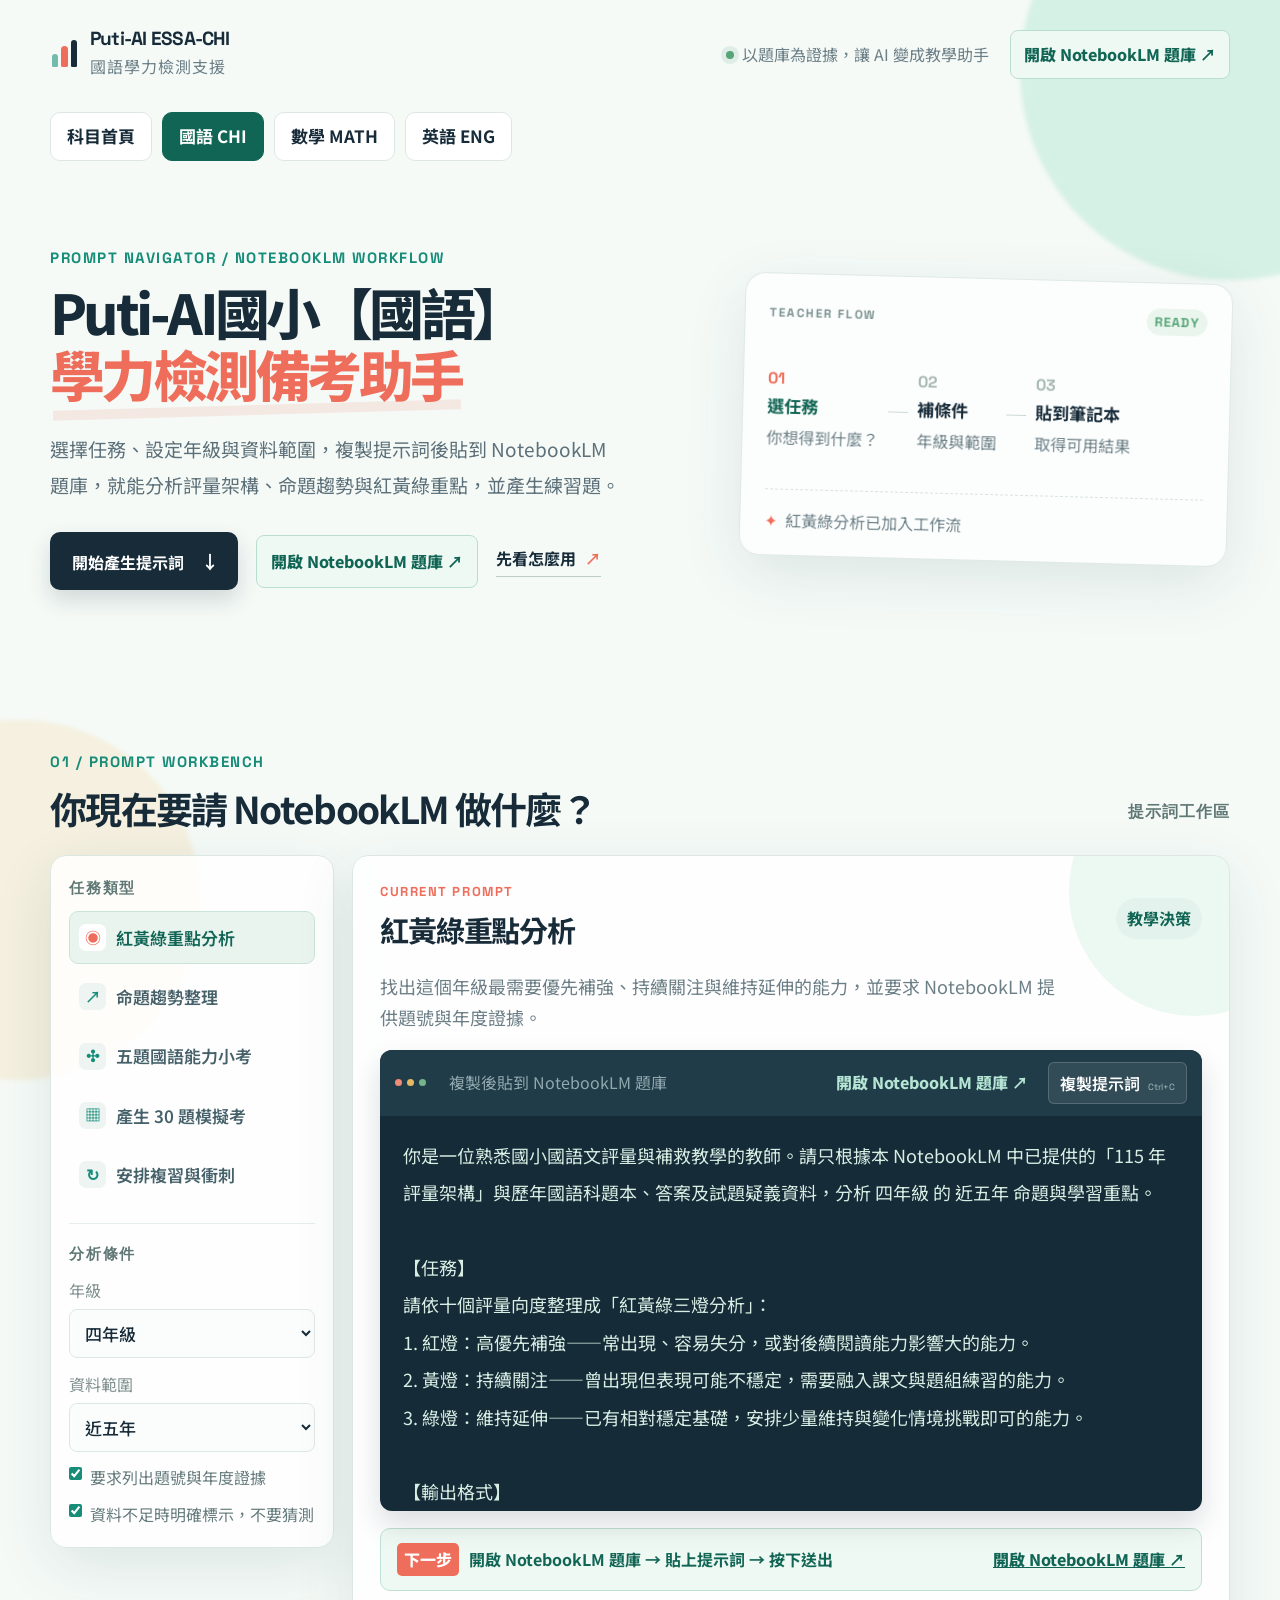
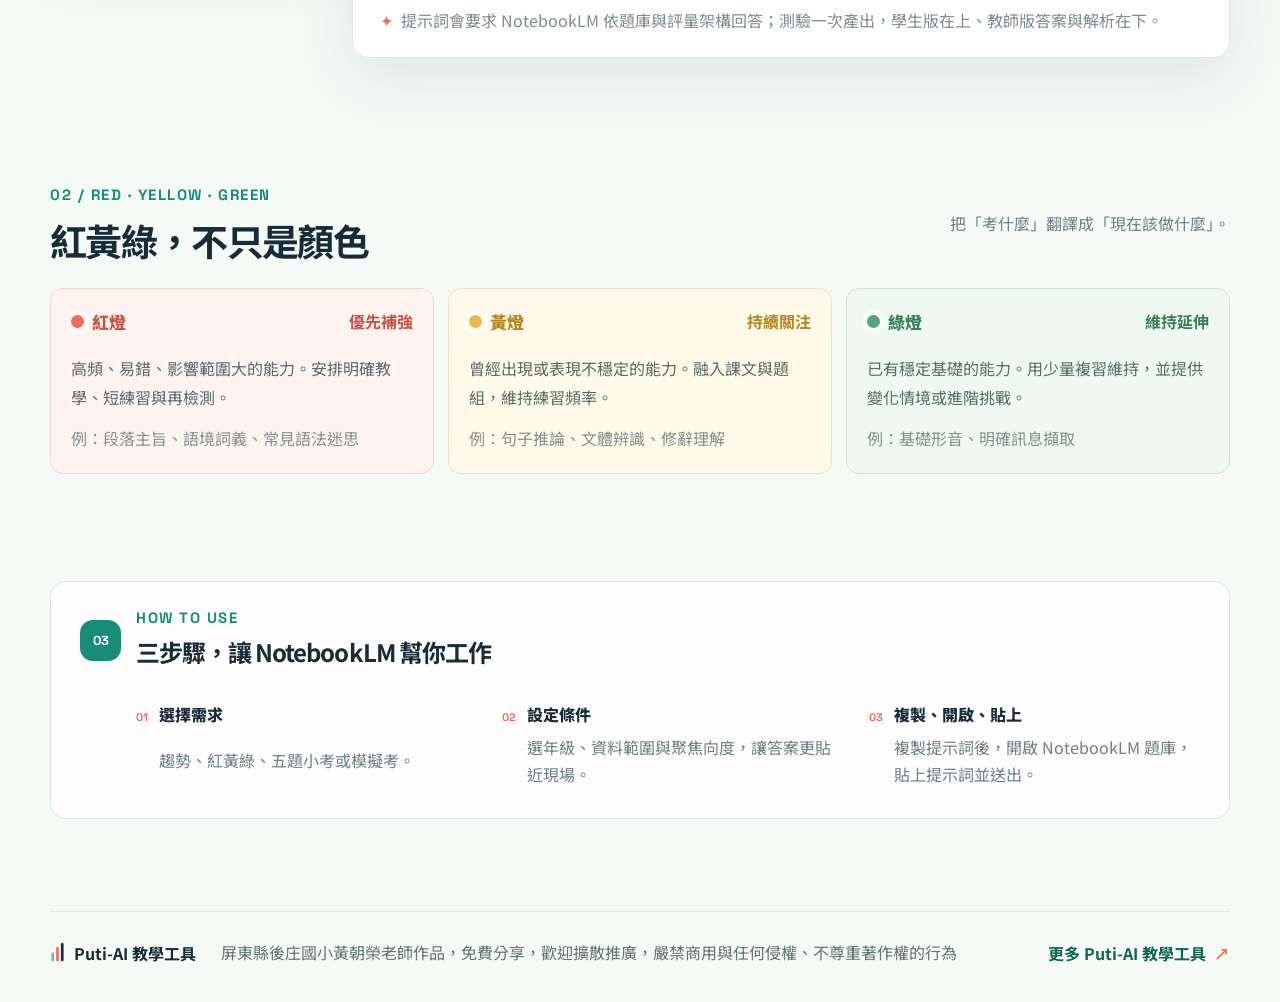
==== CHI/index.html @ e5778e65 "Refine ESSA subject assistants and teacher workflow" ====
<!doctype html>
<html lang="zh-Hant">
  <head>
    <meta charset="UTF-8" />
    <meta name="viewport" content="width=device-width, initial-scale=1.0" />
    <meta name="description" content="Puti-AI 國語學力檢測提示詞助手：讓老師快速複製分析、命題、模擬考與補救教學提示詞。" />
    <title>Puti-AI ESSA-CHI｜國小國語學力檢測備考助手</title>
    <link rel="preconnect" href="https://fonts.googleapis.com" />
    <link rel="preconnect" href="https://fonts.gstatic.com" crossorigin />
    <link href="https://fonts.googleapis.com/css2?family=Noto+Sans+TC:wght@400;500;600;700;800&family=Space+Grotesk:wght@500;600;700&display=swap" rel="stylesheet" />
    <link rel="stylesheet" href="../assets/styles.css?v=20261020-central-2" />
  </head>
  <body data-subject="CHI">
    <div class="ambient ambient-one"></div>
    <div class="ambient ambient-two"></div>

    <header class="site-header shell">
      <a class="brand" href="../" aria-label="Puti-AI ESSA 科目首頁">
        <span class="brand-mark"><span></span><span></span><span></span></span>
        <span>
          <strong>Puti-AI ESSA-CHI</strong>
          <small>國語學力檢測支援</small>
        </span>
      </a>
      <div class="header-actions"><div class="header-note"><span class="pulse-dot"></span>以題庫為證據，讓 AI 變成教學助手</div><a class="notebook-link header-notebook-link" href="https://notebook.google.com/notebook/789f4f66-c0e9-45cc-bc9b-2d2b134ce6b9" target="_blank" rel="noopener">開啟 NotebookLM 題庫 ↗</a></div>
    </header>
    <nav class="subject-nav shell" aria-label="學力檢測科目">
      <a href="../">科目首頁</a>
      <a href="../CHI/" aria-current="page">國語 CHI</a>
      <a href="../MATH/">數學 MATH</a>
      <a href="../ENG/">英語 ENG</a>
    </nav>

    <main id="top" class="shell">
      <section class="hero">
        <div class="hero-copy">
          <p class="eyebrow">PROMPT NAVIGATOR / NOTEBOOKLM WORKFLOW</p>
          <h1><span class="hero-title-dark">Puti-AI國小【國語】</span><br /><em>學力檢測備考助手</em></h1>
          <p class="hero-text">選擇任務、設定年級與資料範圍，複製提示詞後貼到 NotebookLM 題庫，就能分析評量架構、命題趨勢與紅黃綠重點，並產生練習題。</p>
          <div class="hero-actions">
            <a class="primary-button" href="#workbench">開始產生提示詞 <span>↓</span></a>
            <a class="notebook-link hero-notebook-link" href="https://notebook.google.com/notebook/789f4f66-c0e9-45cc-bc9b-2d2b134ce6b9" target="_blank" rel="noopener">開啟 NotebookLM 題庫 ↗</a>
            <a class="text-link" href="#how">先看怎麼用 <span>↗</span></a>
          </div>
        </div>
        <div class="hero-card" aria-label="三階段工作流程">
          <div class="hero-card-top"><span>TEACHER FLOW</span><span class="tiny-status">READY</span></div>
          <div class="flow-line">
            <div class="flow-step active"><span>01</span><strong>選任務</strong><small>你想得到什麼？</small></div>
            <i></i>
            <div class="flow-step"><span>02</span><strong>補條件</strong><small>年級與範圍</small></div>
            <i></i>
            <div class="flow-step"><span>03</span><strong>貼到筆記本</strong><small>取得可用結果</small></div>
          </div>
          <div class="hero-card-footer"><span class="mini-icon">✦</span><span>紅黃綠分析已加入工作流</span></div>
        </div>
      </section>

      <section id="workbench" class="workbench-section">
        <div class="section-heading">
          <div>
            <p class="eyebrow">01 / PROMPT WORKBENCH</p>
            <h2>你現在要請 NotebookLM 做什麼？</h2>
          </div>
          <span class="step-counter">提示詞工作區</span>
        </div>

        <div class="workbench-grid">
          <aside class="control-panel">
            <div class="panel-label">任務類型</div>
            <div id="taskList" class="task-list" role="group" aria-label="任務類型"></div>

            <div class="panel-divider"></div>
            <div class="panel-label">分析條件</div>
            <label class="field-label" for="grade">年級</label>
            <select id="grade" class="select-control">
              <option value="三年級">三年級</option>
              <option value="四年級" selected>四年級</option>
              <option value="五年級">五年級</option>
              <option value="六年級">六年級</option>
              <option value="三至六年級">三至六年級（縱向比較）</option>
            </select>

            <label class="field-label" for="years">資料範圍</label>
            <select id="years" class="select-control">
              <option value="近三年">近三年</option>
              <option value="近五年" selected>近五年</option>
              <option value="全部歷年資料">全部歷年資料</option>
            </select>

            <div class="check-row">
              <input id="evidence" type="checkbox" checked />
              <label for="evidence">要求列出題號與年度證據</label>
            </div>
            <div class="check-row">
              <input id="unknown" type="checkbox" checked />
              <label for="unknown">資料不足時明確標示，不要猜測</label>
            </div>
          </aside>

          <section class="prompt-panel">
            <div id="focusDimensionField" class="focus-dimension-field" hidden>
              <div class="focus-dimension-head"><span>五題小考必填設定</span><b>只聚焦一項能力</b></div>
              <label class="field-label" for="focusDimension">本次聚焦能力向度</label>
              <select id="focusDimension" class="select-control" required>
                <option value="" selected disabled>請選擇一項能力向度</option>
                <option value="形音知識">形音知識</option>
                <option value="字詞知識">字詞知識</option>
                <option value="語法知識">語法知識</option>
                <option value="修辭知識">修辭知識</option>
                <option value="章法知識">章法知識</option>
                <option value="文體知識">文體知識</option>
                <option value="字詞理解">字詞理解</option>
                <option value="句子理解">句子理解</option>
                <option value="段落理解">段落理解</option>
                <option value="篇章理解">篇章理解</option>
              </select>
              <small class="field-help">五題小考必須先選擇一項能力向度，才能複製提示詞；紅黃綠分析只作為選擇建議。</small>
            </div>
            <div class="prompt-panel-head">
              <div>
                <span class="result-kicker">CURRENT PROMPT</span>
                <h3 id="promptTitle">紅黃綠重點分析</h3>
              </div>
              <span id="categoryBadge" class="category-badge">教學決策</span>
            </div>
            <p id="promptDescription" class="prompt-description"></p>
            <div class="prompt-box-wrap">
              <div class="prompt-toolbar"><span><i></i><i></i><i></i></span><small>複製後貼到 NotebookLM 題庫</small><a class="notebook-toolbar-link" href="https://notebook.google.com/notebook/789f4f66-c0e9-45cc-bc9b-2d2b134ce6b9" target="_blank" rel="noopener">開啟 NotebookLM 題庫 ↗</a><button id="copyButton" class="copy-button" type="button">複製提示詞 <span>Ctrl+C</span></button></div>
              <pre id="promptOutput" class="prompt-output" tabindex="0"></pre>
            </div>
            <div id="copyToast" class="copy-toast" role="status" aria-live="polite">已複製提示詞，請貼到 NotebookLM 題庫。</div>
            <div class="paste-guide"><span class="guide-step">下一步</span><strong>開啟 NotebookLM 題庫 → 貼上提示詞 → 按下送出</strong><a href="https://notebook.google.com/notebook/789f4f66-c0e9-45cc-bc9b-2d2b134ce6b9" target="_blank" rel="noopener">開啟 NotebookLM 題庫 ↗</a></div>
            <div class="prompt-footnote"><span class="spark">✦</span><span>提示詞會要求 NotebookLM 依題庫與評量架構回答；測驗一次產出，學生版在上、教師版答案與解析在下。</span></div>
          </section>
        </div>
      </section>

      <section id="lights" class="lights-section">
        <div class="section-heading compact">
          <div>
            <p class="eyebrow">02 / RED · YELLOW · GREEN</p>
            <h2>紅黃綠，不只是顏色</h2>
          </div>
          <p class="section-aside">把「考什麼」翻譯成「現在該做什麼」。</p>
        </div>
        <div class="lights-grid">
          <article class="light-card red-card"><div class="light-head"><span class="light-orb red-orb"></span><span>紅燈</span><b>優先補強</b></div><p>高頻、易錯、影響範圍大的能力。安排明確教學、短練習與再檢測。</p><small>例：段落主旨、語境詞義、常見語法迷思</small></article>
          <article class="light-card yellow-card"><div class="light-head"><span class="light-orb yellow-orb"></span><span>黃燈</span><b>持續關注</b></div><p>曾經出現或表現不穩定的能力。融入課文與題組，維持練習頻率。</p><small>例：句子推論、文體辨識、修辭理解</small></article>
          <article class="light-card green-card"><div class="light-head"><span class="light-orb green-orb"></span><span>綠燈</span><b>維持延伸</b></div><p>已有穩定基礎的能力。用少量複習維持，並提供變化情境或進階挑戰。</p><small>例：基礎形音、明確訊息擷取</small></article>
        </div>
      </section>

      <section id="how" class="how-section">
        <div class="how-card">
          <div class="how-title"><span class="number-badge">03</span><div><p class="eyebrow">HOW TO USE</p><h2>三步驟，讓 NotebookLM 幫你工作</h2></div></div>
          <div class="how-steps">
            <div><strong>01</strong><span>選擇需求</span><p>趨勢、紅黃綠、五題小考或模擬考。</p></div>
            <div><strong>02</strong><span>設定條件</span><p>選年級、資料範圍與聚焦向度，讓答案更貼近現場。</p></div>
            <div><strong>03</strong><span>複製、開啟、貼上</span><p>複製提示詞後，開啟 NotebookLM 題庫，貼上提示詞並送出。</p></div>
          </div>
        </div>
      </section>
    </main>

    <footer class="site-footer shell">
      <div class="footer-brand"><span class="brand-mark small"><span></span><span></span><span></span></span><span>Puti-AI 教學工具</span></div>
      <p>屏東縣後庄國小黃朝榮老師作品，免費分享，歡迎擴散推廣，嚴禁商用與任何侵權、不尊重著作權的行為</p>
      <a href="https://padlet.com/clongwh/puti_ai_tools" target="_blank" rel="noopener">更多 Puti-AI 教學工具 <span>↗</span></a>
    </footer>

    <script src="app.js?v=20261020-central-2"></script>
  </body>
</html>
---- assets/styles.css ----
:root {
  --ink: #172b39;
  --muted: #6c7f87;
  --line: #dce7e4;
  --paper: #f7fbf8;
  --page-background: #f5faf7;
  --panel: rgba(255, 255, 255, 0.83);
  --teal: #178d79;
  --teal-dark: #116554;
  --coral: #ef6e5b;
  --yellow: #edb84b;
  --green: #56a477;
  --shadow: 0 18px 60px rgba(25, 71, 73, 0.11);
}

* { box-sizing: border-box; }
html { scroll-behavior: smooth; }
body {
  margin: 0;
  color: var(--ink);
  background: var(--page-background);
  font-family: "Noto Sans TC", system-ui, sans-serif;
  font-size: 18px;
  line-height: 1.7;
}

body::before {
  content: "";
  position: fixed;
  inset: 0;
  pointer-events: none;
  opacity: 0.3;
  background-image: radial-gradient(rgba(23, 43, 57, 0.09) 0.6px, transparent 0.6px);
  background-size: 8px 8px;
  mask-image: linear-gradient(to bottom, black, transparent 76%);
}

.ambient { position: fixed; border-radius: 999px; filter: blur(2px); pointer-events: none; z-index: -1; }
.ambient-one { width: 420px; height: 420px; top: -140px; right: -160px; background: rgba(155, 222, 195, 0.35); }
.ambient-two { width: 360px; height: 360px; bottom: -180px; left: -160px; background: rgba(245, 210, 148, 0.24); }
.shell { width: min(1180px, calc(100% - 44px)); margin: 0 auto; }

.site-header { display: flex; justify-content: space-between; align-items: center; padding: 29px 0 24px; }
.brand { display: inline-flex; align-items: center; gap: 11px; color: var(--ink); text-decoration: none; }
.brand strong { display: block; font: 700 19px/1 "Space Grotesk", sans-serif; letter-spacing: -0.04em; }
.brand small { display: block; color: var(--muted); font-size: 16px; letter-spacing: 0.06em; margin-top: 5px; }
.brand-mark { display: inline-flex; align-items: end; gap: 3px; width: 29px; height: 28px; padding: 2px; }
.brand-mark span { width: 7px; border-radius: 5px 5px 2px 2px; display: block; background: var(--teal); }
.brand-mark span:nth-child(1) { height: 13px; opacity: .58; }
.brand-mark span:nth-child(2) { height: 21px; background: var(--coral); }
.brand-mark span:nth-child(3) { height: 27px; background: var(--ink); }
.header-actions { display: flex; align-items: center; gap: 21px; }
.header-note { color: var(--muted); font-size: 16px; display: flex; align-items: center; gap: 8px; }
.notebook-link { display: inline-flex; align-items: center; gap: 5px; color: var(--teal-dark); border: 1px solid #b9ddd1; background: #eff9f4; border-radius: 8px; padding: 10px 13px; font-size: 16px; font-weight: 800; text-decoration: none; white-space: nowrap; transition: .2s ease; }
.notebook-link:hover { color: white; background: var(--teal); border-color: var(--teal); transform: translateY(-1px); }
.pulse-dot { width: 8px; height: 8px; background: var(--green); border-radius: 99px; box-shadow: 0 0 0 5px rgba(86,164,119,.14); }

.hero { display: grid; grid-template-columns: minmax(0, 1.12fr) minmax(0, .88fr); gap: 70px; align-items: center; padding: 75px 0 112px; }
.eyebrow { margin: 0 0 13px; font: 700 15px/1.35 "Space Grotesk", sans-serif; color: var(--teal); letter-spacing: .1em; }
h1, h2, h3, p { margin-top: 0; }
h1 { margin-bottom: 26px; font-size: clamp(36px, 4.3vw, 58px); line-height: 1.12; letter-spacing: -.065em; font-weight: 800; }
h1 .hero-title-dark { color: var(--ink); }
h1 em { font-style: normal; color: var(--coral); position: relative; }
h1 em::after { content: ""; position: absolute; height: 10px; left: 3px; right: 0; bottom: -2px; background: rgba(239, 110, 91, .13); transform: rotate(-1.6deg); z-index: -1; }
.hero-text { max-width: 572px; color: #5d7079; font-size: 19px; line-height: 1.9; margin-bottom: 29px; }
.hero-actions { display: flex; align-items: center; gap: 18px; flex-wrap: wrap; }
.hero-actions > a { flex-shrink: 0; white-space: nowrap; }
.hero-copy, .prompt-panel, .workbench-grid > * { min-width: 0; }
.primary-button { padding: 14px 19px 14px 22px; color: white; background: var(--ink); border-radius: 10px; text-decoration: none; font-size: 16px; font-weight: 700; box-shadow: 0 10px 22px rgba(23,43,57,.16); transition: .2s ease; }
.primary-button:hover { background: var(--teal-dark); transform: translateY(-2px); }
.primary-button span { padding-left: 13px; font-size: 18px; }
.text-link { color: var(--ink); text-decoration: none; font-size: 16px; font-weight: 700; border-bottom: 1px solid #bdcdc9; padding-bottom: 4px; }
.text-link span { color: var(--coral); padding-left: 5px; }
.hero-notebook-link { padding: 12px 14px; }
.hero-card { background: rgba(255,255,255,.72); border: 1px solid rgba(220,231,228,.9); border-radius: 20px; padding: 25px 24px 21px; box-shadow: var(--shadow); transform: rotate(1.5deg); }
.hero-card-top, .prompt-toolbar, .prompt-panel-head { display: flex; justify-content: space-between; align-items: center; }
.hero-card-top { color: #78908e; font: 700 12px "Space Grotesk", sans-serif; letter-spacing: .13em; }
.tiny-status { color: var(--green); background: #eaf6ed; padding: 5px 8px; border-radius: 99px; letter-spacing: .08em; font-size: 13px; }
.flow-line { display: flex; gap: 9px; align-items: center; margin: 42px 0 38px; }
.flow-line i { display: block; height: 1px; width: 20px; background: #cbd9d5; }
.flow-step { display: grid; gap: 3px; min-width: 76px; }
.flow-step span { font: 700 16px "Space Grotesk", sans-serif; color: #a6b7b3; }
.flow-step strong { font-size: 17px; white-space: nowrap; }
.flow-step small { color: var(--muted); font-size: 16px; white-space: nowrap; }
.flow-step.active span { color: var(--coral); }
.flow-step.active strong { color: var(--teal-dark); }
.hero-card-footer { display: flex; gap: 8px; align-items: center; border-top: 1px dashed #d7e2df; padding-top: 17px; color: var(--muted); font-size: 16px; }
.mini-icon, .spark { color: var(--coral); }

.workbench-section, .lights-section, .how-section { padding: 50px 0 92px; }
.section-heading { display: flex; align-items: end; justify-content: space-between; gap: 20px; margin-bottom: 25px; }
.section-heading h2 { margin-bottom: 0; font-size: clamp(25px, 3vw, 37px); line-height: 1.2; letter-spacing: -.045em; }
.step-counter { color: #607875; font: 700 16px "Space Grotesk", sans-serif; letter-spacing: .06em; padding-bottom: 7px; }
.step-counter b { color: var(--coral); font-size: 17px; }
.workbench-grid { display: grid; grid-template-columns: 284px minmax(0, 1fr); gap: 18px; align-items: start; }
.control-panel, .prompt-panel { border: 1px solid var(--line); border-radius: 16px; background: var(--panel); box-shadow: var(--shadow); }
.control-panel { padding: 22px 18px 21px; }
.panel-label { font: 700 15px "Space Grotesk", sans-serif; letter-spacing: .12em; color: #607875; margin-bottom: 13px; }
.task-list { display: grid; gap: 6px; }
.task-button { display: flex; align-items: center; gap: 10px; width: 100%; text-align: left; background: transparent; border: 1px solid transparent; border-radius: 9px; padding: 12px 9px; color: #46616a; cursor: pointer; font: 600 17px/1.6 "Noto Sans TC", sans-serif; transition: .18s ease; }
.task-button:hover { background: #f2f8f5; color: var(--ink); }
.task-button.active { background: #e9f4ef; border-color: #cae4d7; color: var(--teal-dark); }
.task-icon { display: grid; place-items: center; width: 27px; height: 27px; border-radius: 7px; font-size: 16px; background: #eef4f1; color: var(--teal); flex: 0 0 auto; }
.task-button.active .task-icon { background: white; color: var(--coral); }
.panel-divider { height: 1px; background: #e5eeeb; margin: 22px 0 20px; }
.field-label { color: #80918f; font-size: 16px; display: block; margin: 13px 0 5px; }
.select-control { width: 100%; border: 1px solid #dce8e4; background: #fbfdfc; color: var(--ink); border-radius: 8px; padding: 10px 11px; font: 500 17px "Noto Sans TC", sans-serif; outline: none; }
.select-control:focus { border-color: var(--teal); box-shadow: 0 0 0 3px rgba(23,141,121,.12); }
.focus-dimension-field { margin-bottom: 17px; padding: 13px 15px 14px; border: 1px solid #d7e8df; border-radius: 10px; background: #f4faf7; position: relative; z-index: 1; }
.focus-dimension-head { display: flex; align-items: center; justify-content: space-between; gap: 12px; color: var(--teal-dark); font-size: 16px; font-weight: 800; }
.focus-dimension-head b { color: #e56c58; font-size: 16px; font-weight: 700; }
.focus-dimension-field .field-label { margin-top: 0; color: var(--teal-dark); }
.focus-dimension-field select:invalid { border-color: #e5a294; }
.field-help { display: block; margin-top: 7px; color: #6c8585; font-size: 16px; line-height: 1.55; }
.check-row { display: flex; gap: 8px; align-items: flex-start; color: #667b7d; font-size: 16px; line-height: 1.5; margin-top: 13px; }
.check-row input { accent-color: var(--teal); margin: 2px 0 0; }
.prompt-panel { padding: 27px 27px 23px; min-height: 570px; position: relative; overflow: hidden; }
.prompt-panel::before { content: ""; position: absolute; top: -90px; right: -90px; width: 250px; height: 250px; border-radius: 50%; background: rgba(180, 224, 206, .24); }
.prompt-panel-head, .prompt-description, .prompt-box-wrap, .prompt-footnote { position: relative; }
.result-kicker { display: block; color: var(--coral); font: 700 13px "Space Grotesk", sans-serif; letter-spacing: .12em; margin-bottom: 5px; }
.prompt-panel h3 { margin: 0; font-size: 29px; letter-spacing: -.04em; }
.category-badge { color: var(--teal-dark); background: #e4f2ed; border-radius: 99px; padding: 7px 11px; font-size: 16px; font-weight: 700; }
.prompt-description { color: var(--muted); font-size: 18px; margin: 17px 0 17px; max-width: 690px; }
.prompt-box-wrap { background: #152b37; border-radius: 12px; overflow: hidden; box-shadow: 0 14px 28px rgba(23,43,57,.15); }
.prompt-toolbar { background: #203c49; padding: 12px 15px; min-height: 52px; gap: 10px; flex-wrap: wrap; }
.prompt-toolbar > * { flex-shrink: 0; }
.prompt-toolbar small { flex: 1 1 180px; }
.prompt-toolbar > span { display: flex; gap: 5px; }
.prompt-toolbar i { width: 7px; height: 7px; border-radius: 99px; background: #77909a; }
.prompt-toolbar i:first-child { background: #ef8c76; }
.prompt-toolbar i:nth-child(2) { background: #e4ba60; }
.prompt-toolbar i:nth-child(3) { background: #75b38b; }
.prompt-toolbar small { color: #91a9ae; font-size: 16px; margin-right: auto; margin-left: 13px; }
.copy-button { border: 1px solid rgba(255,255,255,.18); background: rgba(255,255,255,.08); color: white; border-radius: 6px; padding: 8px 11px; font: 600 16px "Noto Sans TC", sans-serif; cursor: pointer; transition: .2s ease; }
.copy-button:hover { background: var(--teal); border-color: var(--teal); }
.copy-button span { color: #a4c1c0; font: 9px "Space Grotesk", sans-serif; margin-left: 4px; }
.notebook-toolbar-link { color: #b5e5d4; font-size: 16px; font-weight: 800; text-decoration: none; margin-right: 10px; white-space: nowrap; }
.notebook-toolbar-link:hover { color: white; text-decoration: underline; }
.prompt-output { margin: 0; min-height: 359px; max-height: 395px; overflow: auto; padding: 21px 23px 25px; color: #d8eee4; white-space: pre-wrap; font: 400 18px/2.08 "Noto Sans TC", sans-serif; }
.prompt-output:focus { outline: 2px solid #63bea2; outline-offset: -2px; }
.copy-toast { position: absolute; right: 27px; bottom: 69px; opacity: 0; transform: translateY(7px); pointer-events: none; background: var(--ink); color: white; border-radius: 8px; padding: 8px 11px; font-size: 16px; transition: .2s ease; }
.copy-toast.show { opacity: 1; transform: translateY(0); }
.paste-guide { display: flex; align-items: center; gap: 10px; flex-wrap: wrap; margin-top: 17px; padding: 14px 16px; border: 1px solid #bfe0d4; border-radius: 10px; background: #eff9f4; color: var(--teal-dark); font-size: 16px; }
.paste-guide .guide-step { color: white; background: var(--coral); border-radius: 5px; padding: 3px 7px; font-size: 16px; font-weight: 800; }
.paste-guide strong { font-size: 16px; }
.paste-guide a { margin-left: auto; color: var(--teal-dark); font-weight: 800; text-decoration: underline; }
.prompt-footnote { display: flex; gap: 8px; color: #7b8e8d; font-size: 16px; margin-top: 16px; }

.lights-section { padding-top: 35px; }
.section-heading.compact { align-items: center; }
.section-aside { color: var(--muted); font-size: 16px; margin: 0; }
.lights-grid { display: grid; grid-template-columns: repeat(3, 1fr); gap: 14px; }
.light-card { border-radius: 13px; padding: 19px 20px 17px; border: 1px solid; min-height: 186px; }
.red-card { background: #fff3f0; border-color: #f6d6d0; }
.yellow-card { background: #fff9e9; border-color: #f2e2b6; }
.green-card { background: #eff9f1; border-color: #cae6d2; }
.light-head { display: flex; align-items: center; gap: 8px; font-weight: 800; font-size: 17px; }
.light-head b { margin-left: auto; font-size: 16px; font-weight: 700; }
.red-card .light-head { color: #c95343; }.yellow-card .light-head { color: #b7851b; }.green-card .light-head { color: #39805a; }
.light-orb { display: inline-block; width: 13px; height: 13px; border-radius: 50%; box-shadow: 0 0 0 5px rgba(255,255,255,.56); }
.red-orb { background: var(--coral); }.yellow-orb { background: var(--yellow); }.green-orb { background: var(--green); }
.light-card p { color: #566d6b; font-size: 16px; line-height: 1.8; margin: 18px 0 10px; }.light-card small { color: #80928f; font-size: 16px; }

.how-section { padding-top: 15px; }
.how-card { border: 1px solid var(--line); background: rgba(255,255,255,.65); border-radius: 16px; padding: 26px 29px 30px; }
.how-title { display: flex; align-items: center; gap: 15px; }.number-badge { display: grid; place-items: center; width: 41px; height: 41px; border-radius: 13px; color: white; background: var(--teal); font: 700 13px "Space Grotesk", sans-serif; }.how-title .eyebrow { margin-bottom: 4px; }.how-title h2 { margin: 0; font-size: 24px; letter-spacing: -.04em; }
.how-steps { display: grid; grid-template-columns: repeat(3, 1fr); gap: 35px; margin: 28px 0 0 56px; }.how-steps > div { display: grid; grid-template-columns: auto 1fr; column-gap: 11px; align-items: baseline; }.how-steps strong { color: var(--coral); font: 700 11px "Space Grotesk", sans-serif; }.how-steps span { font-size: 16px; font-weight: 800; }.how-steps p { grid-column: 2; color: var(--muted); font-size: 16px; line-height: 1.7; margin: 6px 0 0; }

.site-footer { display: grid; grid-template-columns: auto 1fr auto; align-items: center; gap: 25px; border-top: 1px solid var(--line); padding: 27px 0 35px; color: #5f7470; }.footer-brand { display: flex; align-items: center; gap: 8px; color: var(--ink); font-size: 16px; font-weight: 700; white-space: nowrap; }.brand-mark.small { transform: scale(.68); transform-origin: left center; width: 22px; margin-right: -6px; }.site-footer p { margin: 0; font-size: 16px; line-height: 1.6; }.site-footer a { color: var(--teal-dark); font-size: 16px; font-weight: 700; text-decoration: none; white-space: nowrap; }.site-footer a span { color: var(--coral); padding-left: 4px; }

:where(a, button, select, input):focus-visible { outline: 3px solid var(--teal); outline-offset: 3px; }

@media (max-width: 850px) {
  .hero { grid-template-columns: 1fr; gap: 35px; padding-top: 45px; }.hero-card { transform: none; max-width: 560px; }.workbench-grid { grid-template-columns: 1fr; }.control-panel { display: block; }.panel-divider { width: 100%; }.lights-grid { grid-template-columns: 1fr; }.site-footer { grid-template-columns: 1fr; gap: 12px; }.site-footer a { justify-self: start; }.site-footer p { max-width: 600px; }
}
@media (max-width: 570px) {
  .shell { width: min(100% - 28px, 1180px); }.site-header { padding-top: 20px; }.header-actions { gap: 0; }.header-note { display: none; }.header-notebook-link { font-size: 16px; padding: 9px 11px; }.hero { padding: 43px 0 75px; }.hero-text { font-size: 19px; }.hero-actions { gap: 16px; flex-wrap: wrap; }.primary-button { font-size: 16px; }.text-link { font-size: 16px; }.hero-notebook-link { font-size: 16px; }.flow-line { gap: 5px; }.flow-line i { width: 11px; }.flow-step { min-width: 60px; }.flow-step small { font-size: 16px; white-space: normal; }.workbench-section, .lights-section, .how-section { padding-bottom: 64px; }.section-heading { align-items: start; flex-direction: column; }.section-aside { margin-top: -7px; }.control-panel { display: block; }.prompt-panel { padding: 20px 15px 18px; }.prompt-toolbar small { display: none; }.notebook-toolbar-link { font-size: 16px; margin-right: 7px; }.prompt-output { padding: 17px 16px; min-height: 420px; font-size: 18px; }.copy-button span { display: none; }.copy-toast { right: 15px; bottom: 61px; }.paste-guide a { margin-left: 0; }.how-card { padding: 20px; }.how-steps { grid-template-columns: 1fr; gap: 17px; margin-left: 0; }.how-title h2 { font-size: 20px; }.site-footer { padding-top: 22px; }
}

/* Shared ESSA subject themes: layout and typography stay identical. */
body[data-subject="MATH"] {
  --ink: #202845;
  --muted: #68718c;
  --line: #e0e3ef;
  --paper: #f7f8fc;
  --page-background: #f7f8fc;
  --teal: #6658c4;
  --teal-dark: #493c98;
  --coral: #e79b37;
  --yellow: #e0b14f;
  --green: #4d9a83;
  --shadow: 0 18px 60px rgba(60, 54, 112, .13);
}
body[data-subject="MATH"] .ambient-one { background: rgba(158, 148, 235, .30); }
body[data-subject="MATH"] .ambient-two { background: rgba(255, 205, 125, .24); }
body[data-subject="MATH"] .red-orb { background: #ef6e5b; }
@media (min-width: 851px) and (max-width: 1100px) {
  .hero { gap: 32px; }
  .header-note { display: none; }
  .flow-line { gap: 6px; }
  .flow-line i { width: 12px; }
  .flow-step { min-width: 0; }
  .flow-step small { white-space: normal; }
}
@media (max-width: 570px) {
  h1 { font-size: clamp(30px, 7.3vw, 42px); }
  .brand strong { font-size: 17px; }
  .brand small { letter-spacing: 0; }
  .header-notebook-link { white-space: normal; text-align: center; max-width: 155px; }
  .flow-step strong { font-size: 16px; }
  .flow-step small { font-size: 16px; }
  .prompt-panel-head { align-items: flex-start; gap: 12px; flex-wrap: wrap; }
  .prompt-toolbar { gap: 10px; }
  .prompt-toolbar > span { display: none; }
  .notebook-toolbar-link { margin-right: auto; }
}

/* One shared stylesheet for every ESSA subject. */
.subject-nav { display: flex; align-items: center; flex-wrap: wrap; gap: 10px; padding: 8px 0 12px; }
.subject-nav a { border: 1px solid var(--line); border-radius: 10px; color: var(--ink); background: white; padding: 9px 16px; font-size: 17px; font-weight: 700; text-decoration: none; }
.subject-nav a:hover, .subject-nav a[aria-current="page"] { background: var(--teal-dark); color: white; border-color: var(--teal-dark); }
.hub-header { padding-bottom: 24px; }
.hub-intro { max-width: 820px; padding: 48px 0 36px; }
.hub-intro h1 { font-size: clamp(34px, 4vw, 52px); line-height: 1.3; letter-spacing: -.035em; }
.hub-intro p { font-size: 20px; color: var(--muted); }
.subject-grid { display: grid; grid-template-columns: repeat(3, minmax(0, 1fr)); gap: 22px; padding-bottom: 54px; }
.subject-card { border: 1px solid var(--line); border-radius: 20px; padding: 32px; background: white; box-shadow: var(--shadow); display: flex; flex-direction: column; align-items: flex-start; }
.subject-card h2 { font-size: 32px; margin: 12px 0; }
.subject-card p { font-size: 19px; color: var(--muted); line-height: 1.8; }
.subject-card .primary-button { margin-top: auto; font-size: 18px; }
.subject-card.math-card { border-top: 5px solid #6658c4; }
.subject-card.chinese-card { border-top: 5px solid #178d79; }
.subject-card.english-card { border-top: 5px solid #287ebd; }
.subject-card.math-card .primary-button { background: #493c98; }
.subject-card.english-card .primary-button { background: #1e5d8f; }
.subject-code { font-size: 17px; font-weight: 800; letter-spacing: .05em; color: var(--teal-dark); }
.math-card .subject-code { color: #493c98; }
.english-card .subject-code { color: #1e5d8f; }
.hub-help { border: 1px solid var(--line); border-radius: 16px; background: white; padding: 24px 28px; margin-bottom: 56px; }
.hub-help h2 { font-size: 26px; }
.hub-help p { font-size: 19px; margin-bottom: 0; color: var(--muted); }
@media (max-width: 700px) {
  .subject-grid { grid-template-columns: 1fr; }
  .hub-intro { padding-top: 26px; }
  .subject-card { padding: 26px; }
  .hub-header { align-items: flex-start; gap: 16px; flex-wrap: wrap; }
}
@media (min-width: 701px) and (max-width: 980px) {
  .subject-grid { grid-template-columns: repeat(2, minmax(0, 1fr)); }
}

body[data-subject="ENG"] {
  --ink: #163247;
  --muted: #637888;
  --line: #d9e5ec;
  --paper: #f7fbfd;
  --page-background: #f5faff;
  --teal: #287ebd;
  --teal-dark: #1e5d8f;
  --coral: #e2a343;
  --yellow: #e2b958;
  --green: #56a486;
  --shadow: 0 18px 60px rgba(38, 91, 125, .13);
}
body[data-subject="ENG"] .ambient-one { background: rgba(139, 197, 231, .31); }
body[data-subject="ENG"] .ambient-two { background: rgba(252, 218, 147, .25); }
body[data-subject="ENG"] .red-orb { background: #e9705b; }
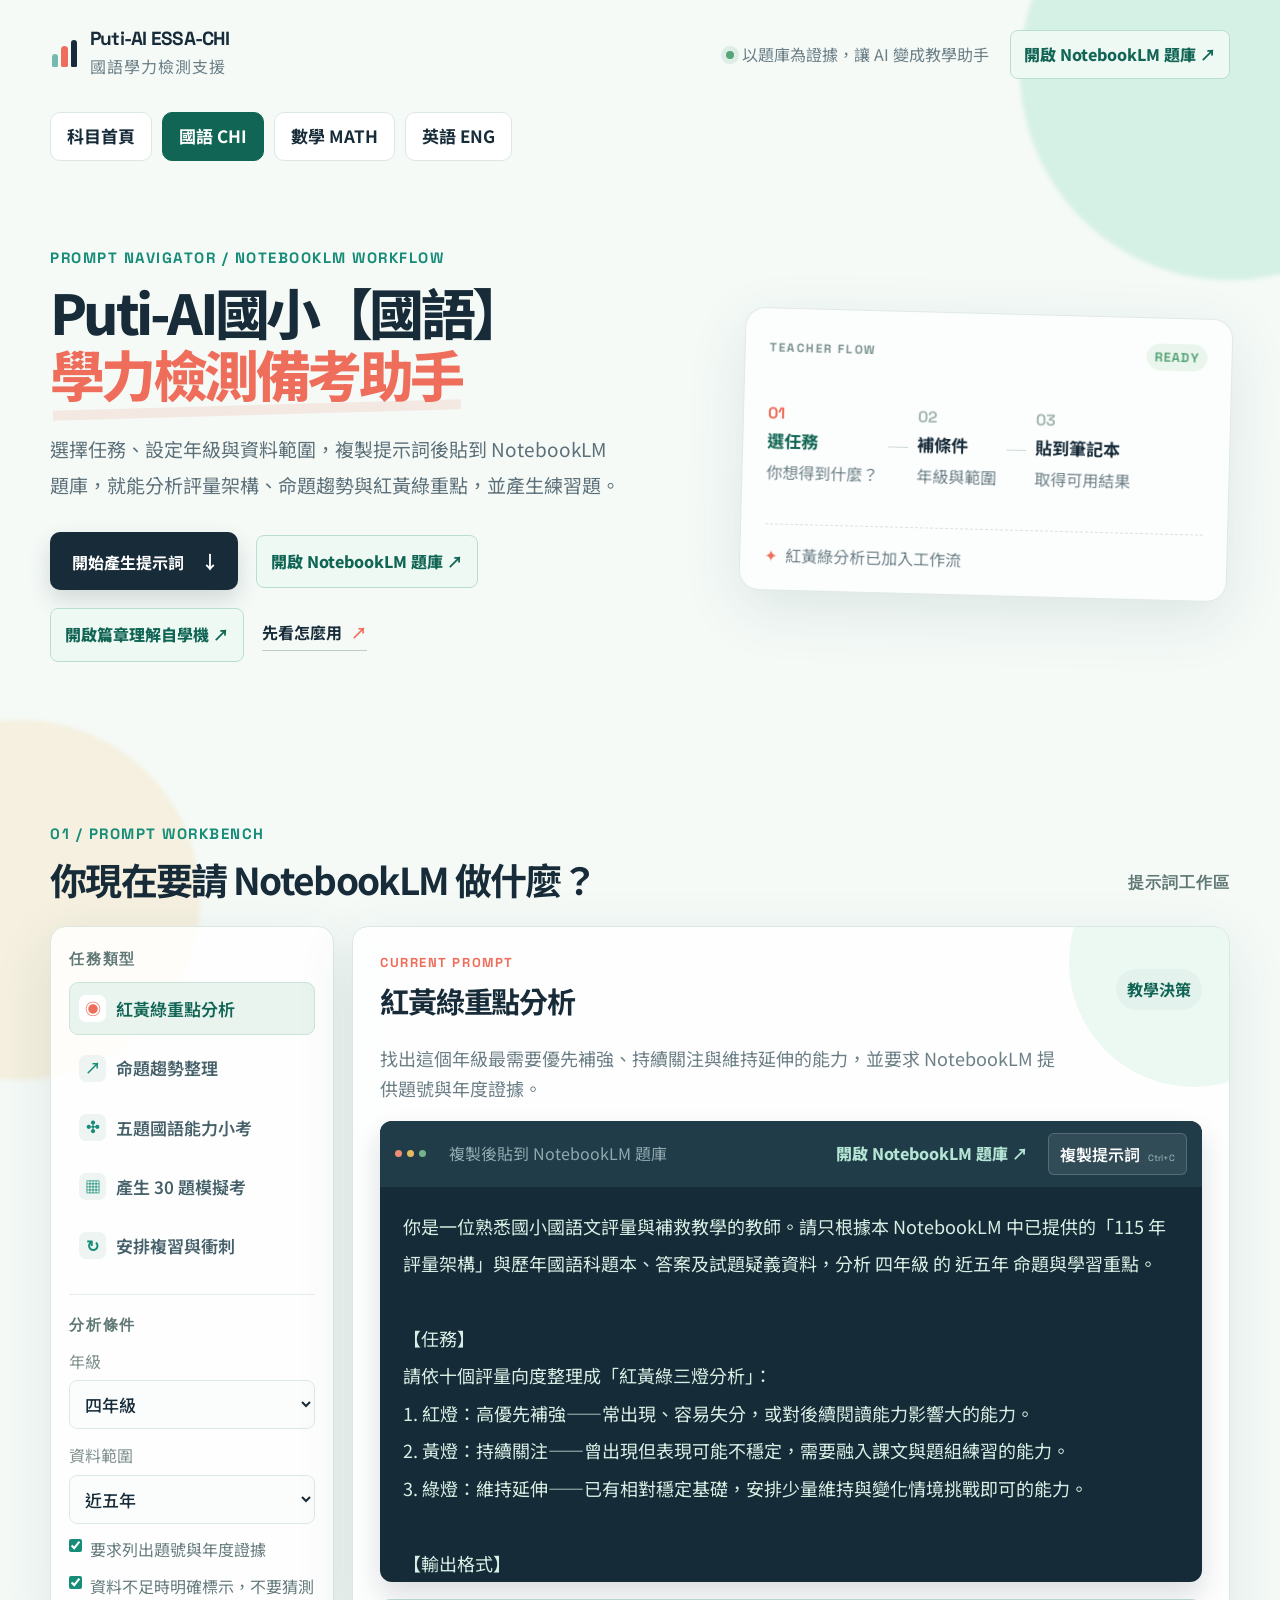
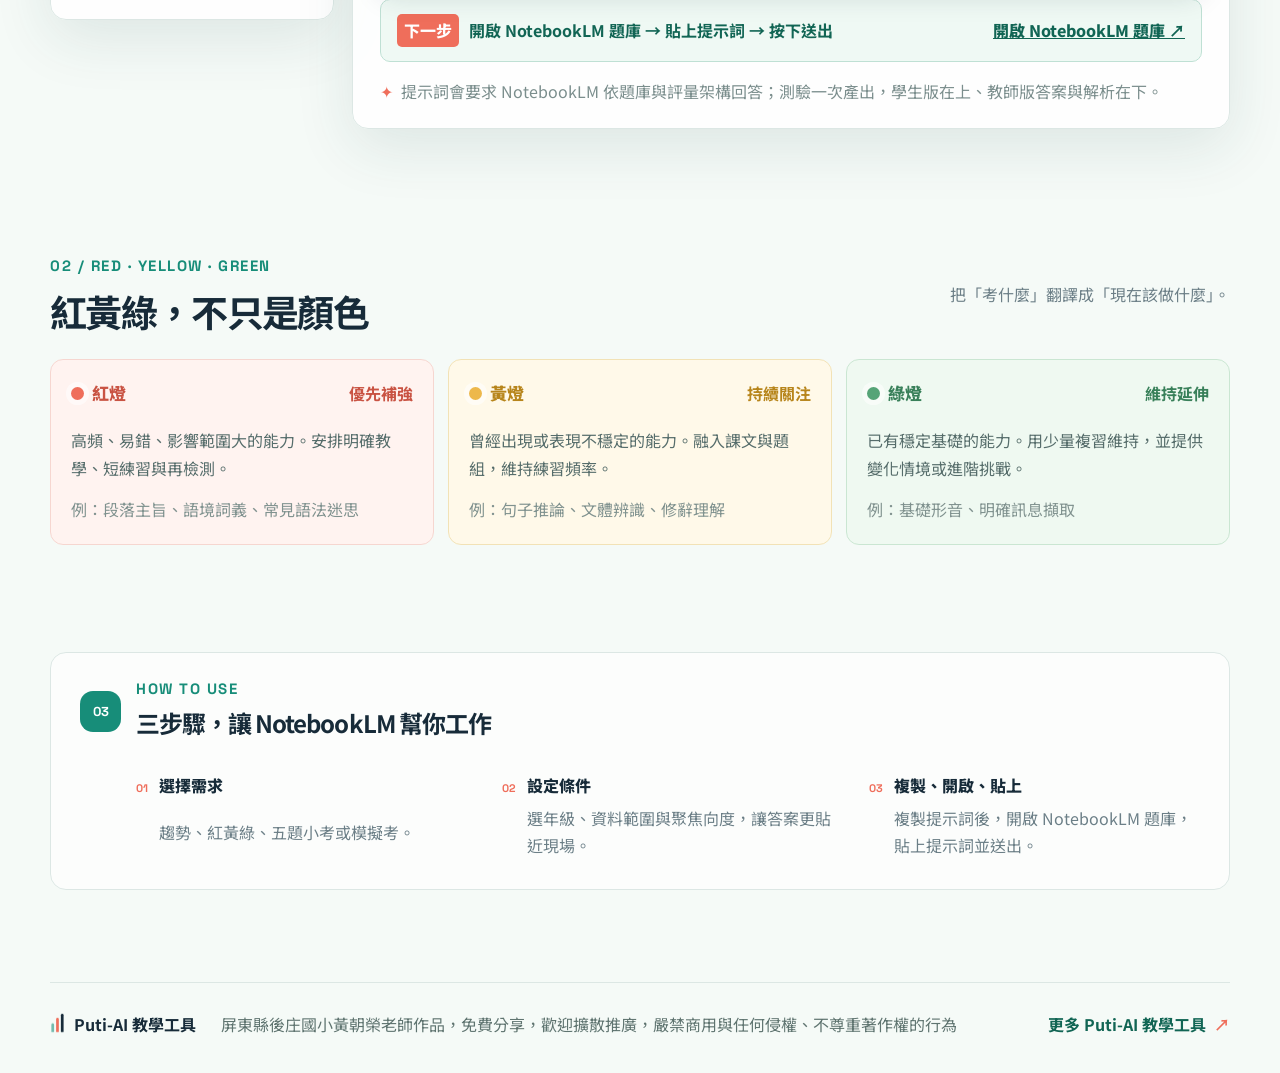
==== commit 4d55d405: "Add Chinese reading self-study link" ====
--- a/CHI/index.html
+++ b/CHI/index.html
@@ -5,6 +5,13 @@
     <meta name="viewport" content="width=device-width, initial-scale=1.0" />
     <meta name="description" content="Puti-AI 國語學力檢測提示詞助手：讓老師快速複製分析、命題、模擬考與補救教學提示詞。" />
     <title>Puti-AI ESSA-CHI｜國小國語學力檢測備考助手</title>
+    <link rel="canonical" href="https://puti001.github.io/puti-ai-ESSA/CHI/" />
+    <link rel="icon" href="data:image/svg+xml,%3Csvg xmlns='http://www.w3.org/2000/svg' viewBox='0 0 100 100'%3E%3Crect x='10' y='40' width='18' height='50' rx='4' fill='%230f766e'/%3E%3Crect x='41' y='22' width='18' height='68' rx='4' fill='%23ef6a5b'/%3E%3Crect x='72' y='8' width='18' height='82' rx='4' fill='%231b3442'/%3E%3C/svg%3E" />
+    <meta property="og:title" content="Puti-AI ESSA-CHI｜國小國語學力檢測備考助手" />
+    <meta property="og:description" content="以國語題庫與評量架構為證據，協助教師進行紅黃綠分析、課堂小考、模擬考與複習規劃。" />
+    <meta property="og:type" content="website" />
+    <meta property="og:url" content="https://puti001.github.io/puti-ai-ESSA/CHI/" />
+    <meta name="twitter:card" content="summary" />
     <link rel="preconnect" href="https://fonts.googleapis.com" />
     <link rel="preconnect" href="https://fonts.gstatic.com" crossorigin />
     <link href="https://fonts.googleapis.com/css2?family=Noto+Sans+TC:wght@400;500;600;700;800&family=Space+Grotesk:wght@500;600;700&display=swap" rel="stylesheet" />
@@ -40,6 +47,7 @@
           <div class="hero-actions">
             <a class="primary-button" href="#workbench">開始產生提示詞 <span>↓</span></a>
             <a class="notebook-link hero-notebook-link" href="https://notebook.google.com/notebook/789f4f66-c0e9-45cc-bc9b-2d2b134ce6b9" target="_blank" rel="noopener">開啟 NotebookLM 題庫 ↗</a>
+            <a class="notebook-link hero-notebook-link" href="https://script.google.com/macros/s/AKfycbyIdm7mQrqSCW6V8ZGwvyI-TXk8HoSWxyO9NJF0kHnbVojkiKRC4iqvO0Y09lLgIjzM/exec" target="_blank" rel="noopener">開啟篇章理解自學機 ↗</a>
             <a class="text-link" href="#how">先看怎麼用 <span>↗</span></a>
           </div>
         </div>
@@ -104,16 +112,20 @@
               <label class="field-label" for="focusDimension">本次聚焦能力向度</label>
               <select id="focusDimension" class="select-control" required>
                 <option value="" selected disabled>請選擇一項能力向度</option>
-                <option value="形音知識">形音知識</option>
-                <option value="字詞知識">字詞知識</option>
-                <option value="語法知識">語法知識</option>
-                <option value="修辭知識">修辭知識</option>
-                <option value="章法知識">章法知識</option>
-                <option value="文體知識">文體知識</option>
-                <option value="字詞理解">字詞理解</option>
-                <option value="句子理解">句子理解</option>
-                <option value="段落理解">段落理解</option>
-                <option value="篇章理解">篇章理解</option>
+                <optgroup label="語文基礎知識">
+                  <option value="形音知識">形音知識</option>
+                  <option value="字詞知識">字詞知識</option>
+                  <option value="語法知識">語法知識</option>
+                  <option value="修辭知識">修辭知識</option>
+                  <option value="章法知識">章法知識</option>
+                  <option value="文體知識">文體知識</option>
+                </optgroup>
+                <optgroup label="閱讀理解層次">
+                  <option value="字詞理解">字詞理解</option>
+                  <option value="句子理解">句子理解</option>
+                  <option value="段落理解">段落理解</option>
+                  <option value="篇章理解">篇章理解</option>
+                </optgroup>
               </select>
               <small class="field-help">五題小考必須先選擇一項能力向度，才能複製提示詞；紅黃綠分析只作為選擇建議。</small>
             </div>
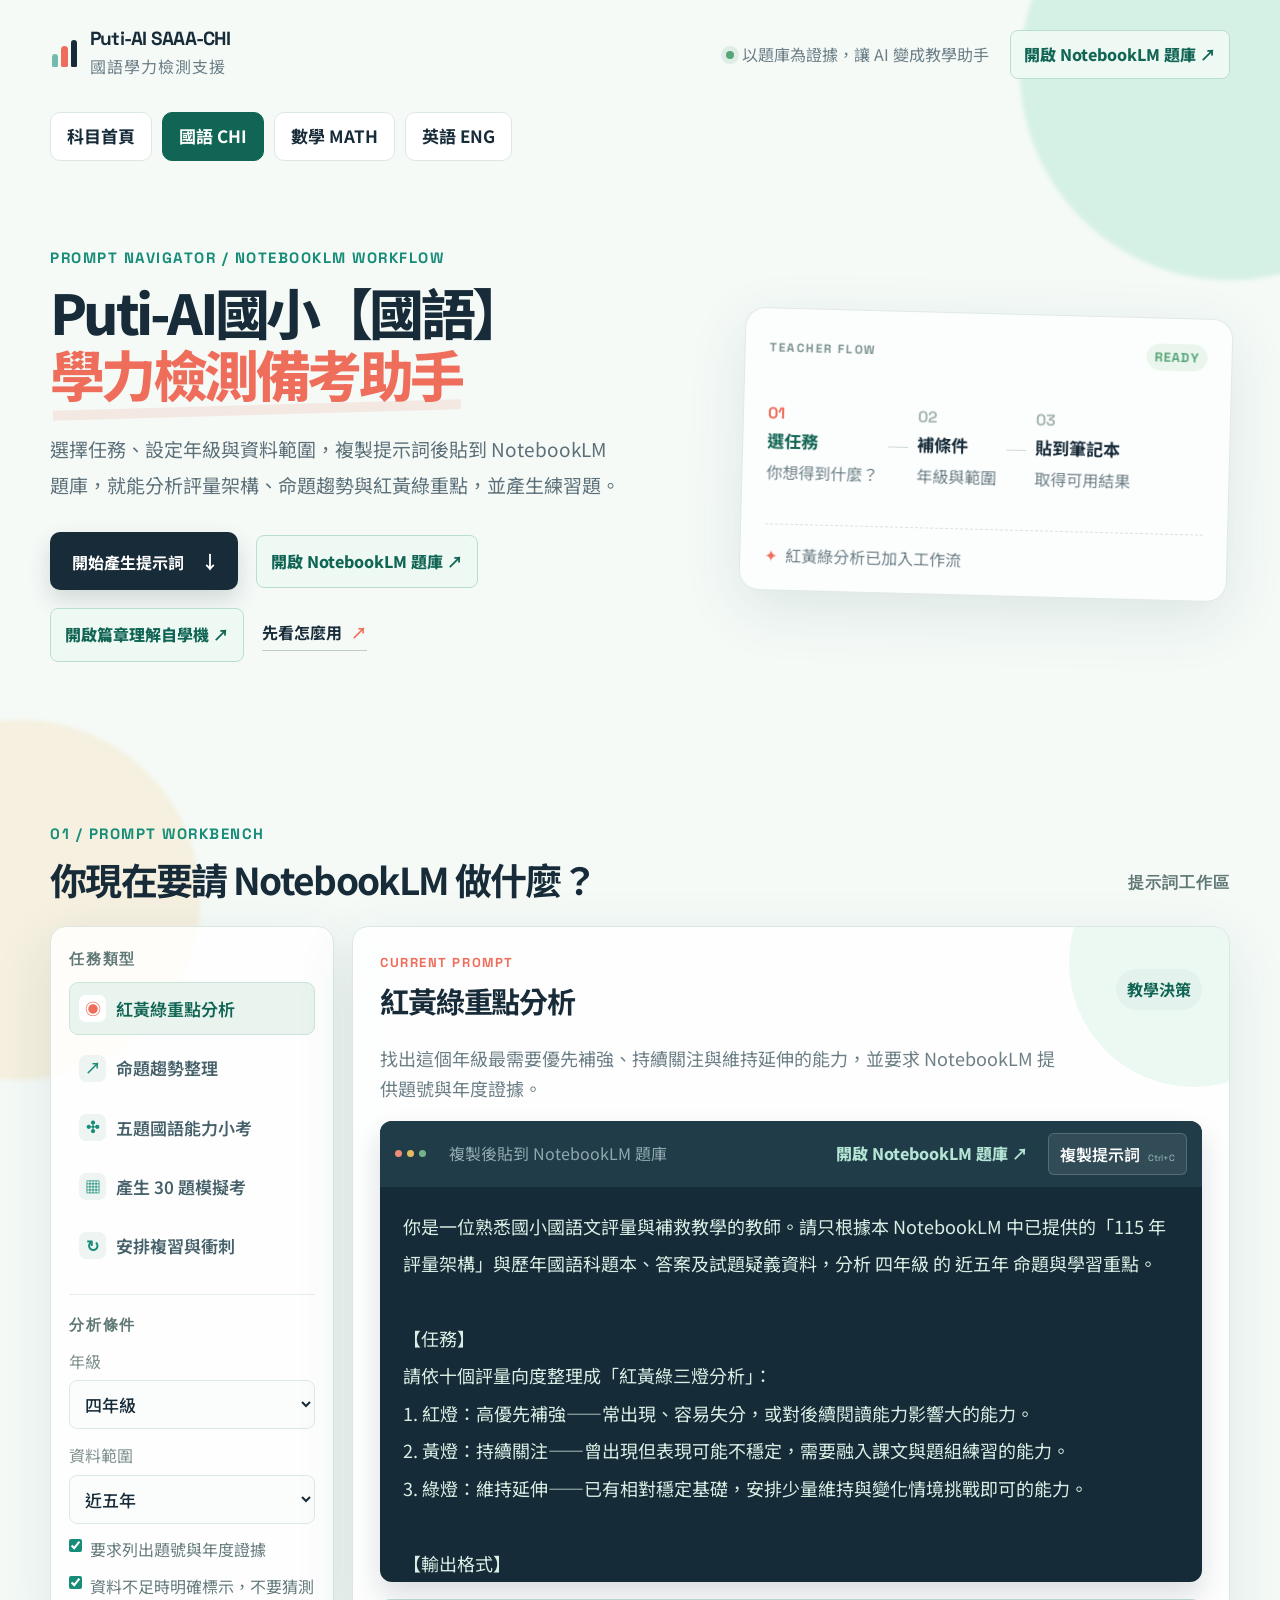
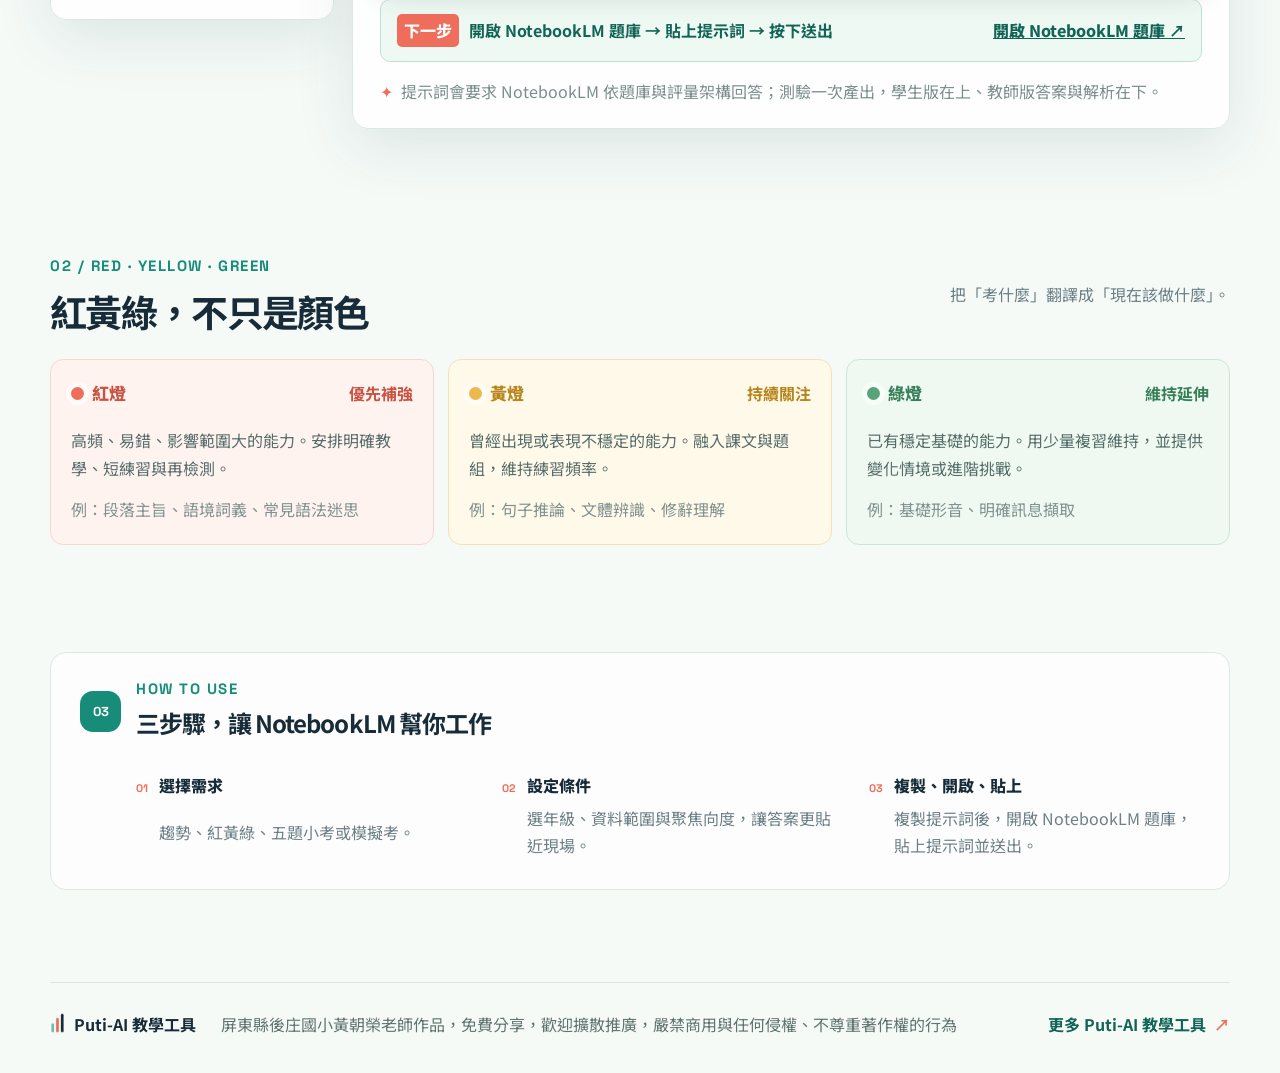
==== commit f439bb9b: "Update ESSA branding to official SAAA terminology" ====
--- a/CHI/index.html
+++ b/CHI/index.html
@@ -4,10 +4,10 @@
     <meta charset="UTF-8" />
     <meta name="viewport" content="width=device-width, initial-scale=1.0" />
     <meta name="description" content="Puti-AI 國語學力檢測提示詞助手：讓老師快速複製分析、命題、模擬考與補救教學提示詞。" />
-    <title>Puti-AI ESSA-CHI｜國小國語學力檢測備考助手</title>
+    <title>Puti-AI SAAA-CHI｜國小國語學力檢測備考助手</title>
     <link rel="canonical" href="https://puti001.github.io/puti-ai-ESSA/CHI/" />
     <link rel="icon" href="data:image/svg+xml,%3Csvg xmlns='http://www.w3.org/2000/svg' viewBox='0 0 100 100'%3E%3Crect x='10' y='40' width='18' height='50' rx='4' fill='%230f766e'/%3E%3Crect x='41' y='22' width='18' height='68' rx='4' fill='%23ef6a5b'/%3E%3Crect x='72' y='8' width='18' height='82' rx='4' fill='%231b3442'/%3E%3C/svg%3E" />
-    <meta property="og:title" content="Puti-AI ESSA-CHI｜國小國語學力檢測備考助手" />
+    <meta property="og:title" content="Puti-AI SAAA-CHI｜國小國語學力檢測備考助手" />
     <meta property="og:description" content="以國語題庫與評量架構為證據，協助教師進行紅黃綠分析、課堂小考、模擬考與複習規劃。" />
     <meta property="og:type" content="website" />
     <meta property="og:url" content="https://puti001.github.io/puti-ai-ESSA/CHI/" />
@@ -22,10 +22,10 @@
     <div class="ambient ambient-two"></div>
 
     <header class="site-header shell">
-      <a class="brand" href="../" aria-label="Puti-AI ESSA 科目首頁">
+      <a class="brand" href="../" aria-label="Puti-AI SAAA 科目首頁">
         <span class="brand-mark"><span></span><span></span><span></span></span>
         <span>
-          <strong>Puti-AI ESSA-CHI</strong>
+          <strong>Puti-AI SAAA-CHI</strong>
           <small>國語學力檢測支援</small>
         </span>
       </a>
--- a/assets/styles.css
+++ b/assets/styles.css
@@ -177,7 +177,7 @@
   .shell { width: min(100% - 28px, 1180px); }.site-header { padding-top: 20px; }.header-actions { gap: 0; }.header-note { display: none; }.header-notebook-link { font-size: 16px; padding: 9px 11px; }.hero { padding: 43px 0 75px; }.hero-text { font-size: 19px; }.hero-actions { gap: 16px; flex-wrap: wrap; }.primary-button { font-size: 16px; }.text-link { font-size: 16px; }.hero-notebook-link { font-size: 16px; }.flow-line { gap: 5px; }.flow-line i { width: 11px; }.flow-step { min-width: 60px; }.flow-step small { font-size: 16px; white-space: normal; }.workbench-section, .lights-section, .how-section { padding-bottom: 64px; }.section-heading { align-items: start; flex-direction: column; }.section-aside { margin-top: -7px; }.control-panel { display: block; }.prompt-panel { padding: 20px 15px 18px; }.prompt-toolbar small { display: none; }.notebook-toolbar-link { font-size: 16px; margin-right: 7px; }.prompt-output { padding: 17px 16px; min-height: 420px; font-size: 18px; }.copy-button span { display: none; }.copy-toast { right: 15px; bottom: 61px; }.paste-guide a { margin-left: 0; }.how-card { padding: 20px; }.how-steps { grid-template-columns: 1fr; gap: 17px; margin-left: 0; }.how-title h2 { font-size: 20px; }.site-footer { padding-top: 22px; }
 }
 
-/* Shared ESSA subject themes: layout and typography stay identical. */
+/* Shared SAAA subject themes: layout and typography stay identical. */
 body[data-subject="MATH"] {
   --ink: #202845;
   --muted: #68718c;
@@ -215,7 +215,7 @@
   .notebook-toolbar-link { margin-right: auto; }
 }
 
-/* One shared stylesheet for every ESSA subject. */
+/* One shared stylesheet for every SAAA subject. */
 .subject-nav { display: flex; align-items: center; flex-wrap: wrap; gap: 10px; padding: 8px 0 12px; }
 .subject-nav a { border: 1px solid var(--line); border-radius: 10px; color: var(--ink); background: white; padding: 9px 16px; font-size: 17px; font-weight: 700; text-decoration: none; }
 .subject-nav a:hover, .subject-nav a[aria-current="page"] { background: var(--teal-dark); color: white; border-color: var(--teal-dark); }
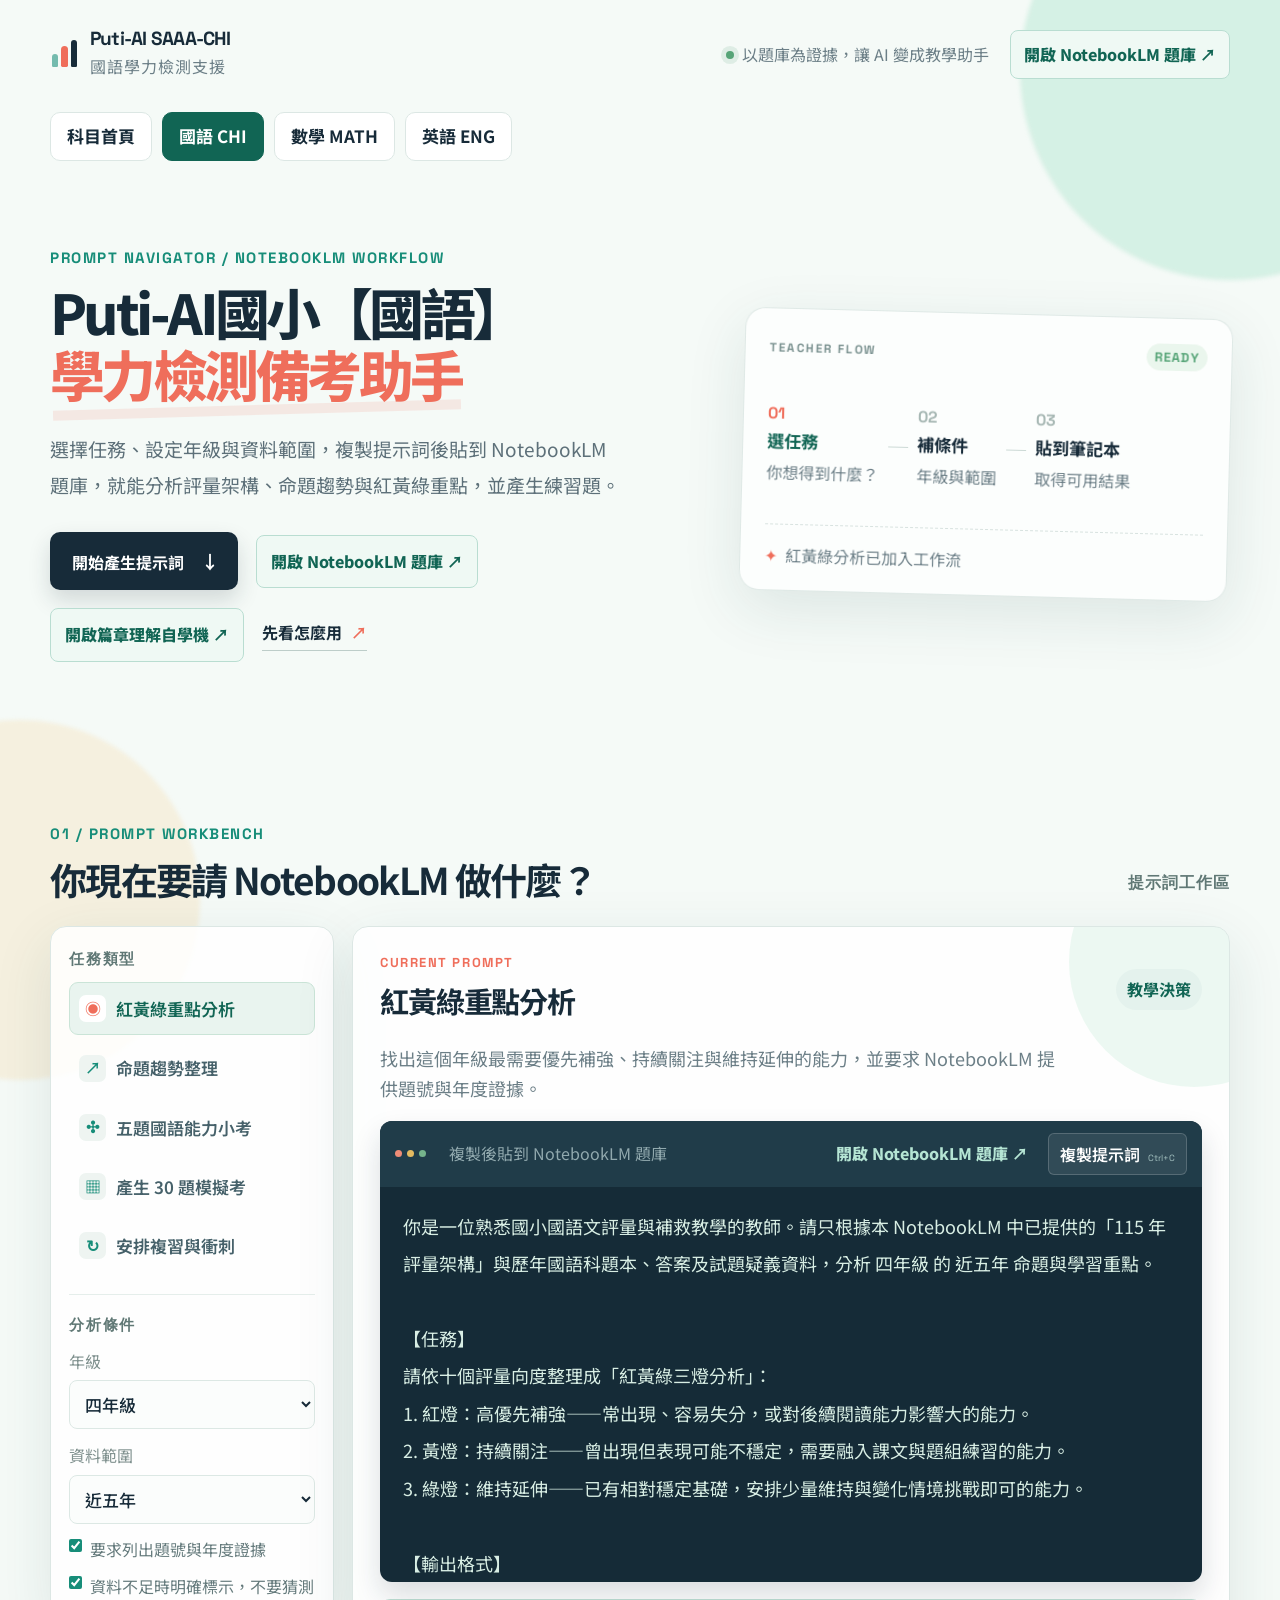
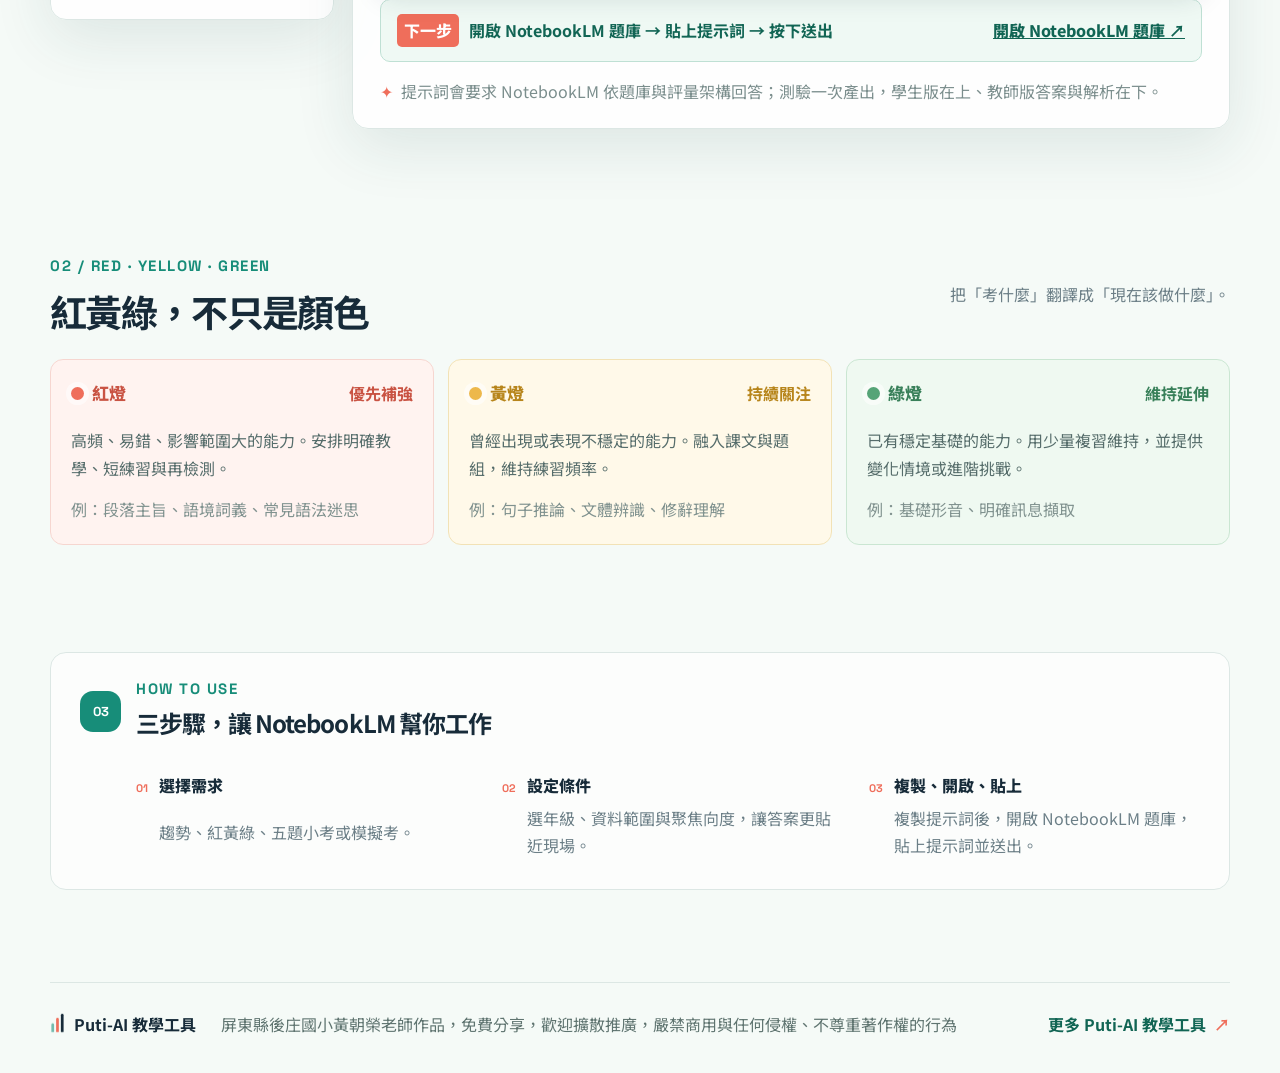
==== commit 0cc8dd47: "Prepare SAAA repository and Pages URL migration" ====
--- a/CHI/index.html
+++ b/CHI/index.html
@@ -5,12 +5,12 @@
     <meta name="viewport" content="width=device-width, initial-scale=1.0" />
     <meta name="description" content="Puti-AI 國語學力檢測提示詞助手：讓老師快速複製分析、命題、模擬考與補救教學提示詞。" />
     <title>Puti-AI SAAA-CHI｜國小國語學力檢測備考助手</title>
-    <link rel="canonical" href="https://puti001.github.io/puti-ai-ESSA/CHI/" />
+    <link rel="canonical" href="https://puti001.github.io/puti-ai-SAAA/CHI/" />
     <link rel="icon" href="data:image/svg+xml,%3Csvg xmlns='http://www.w3.org/2000/svg' viewBox='0 0 100 100'%3E%3Crect x='10' y='40' width='18' height='50' rx='4' fill='%230f766e'/%3E%3Crect x='41' y='22' width='18' height='68' rx='4' fill='%23ef6a5b'/%3E%3Crect x='72' y='8' width='18' height='82' rx='4' fill='%231b3442'/%3E%3C/svg%3E" />
     <meta property="og:title" content="Puti-AI SAAA-CHI｜國小國語學力檢測備考助手" />
     <meta property="og:description" content="以國語題庫與評量架構為證據，協助教師進行紅黃綠分析、課堂小考、模擬考與複習規劃。" />
     <meta property="og:type" content="website" />
-    <meta property="og:url" content="https://puti001.github.io/puti-ai-ESSA/CHI/" />
+    <meta property="og:url" content="https://puti001.github.io/puti-ai-SAAA/CHI/" />
     <meta name="twitter:card" content="summary" />
     <link rel="preconnect" href="https://fonts.googleapis.com" />
     <link rel="preconnect" href="https://fonts.gstatic.com" crossorigin />
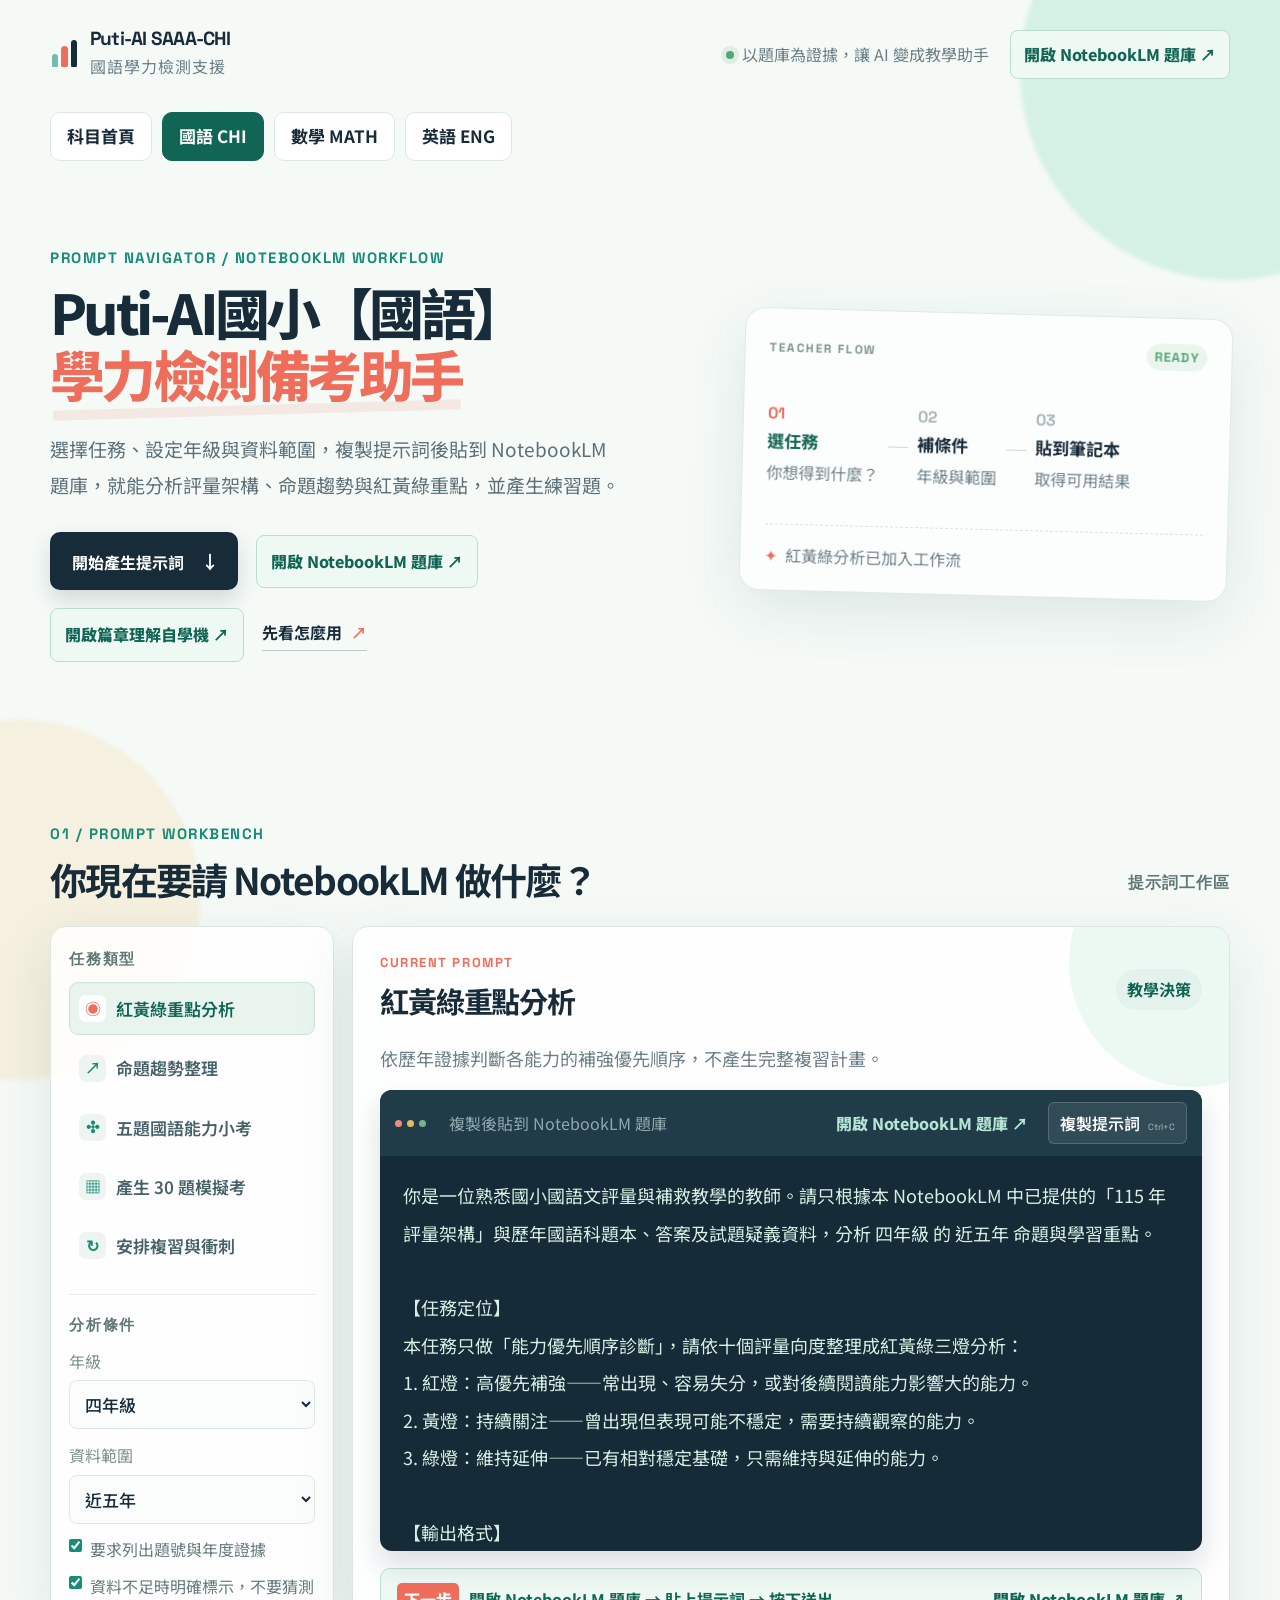
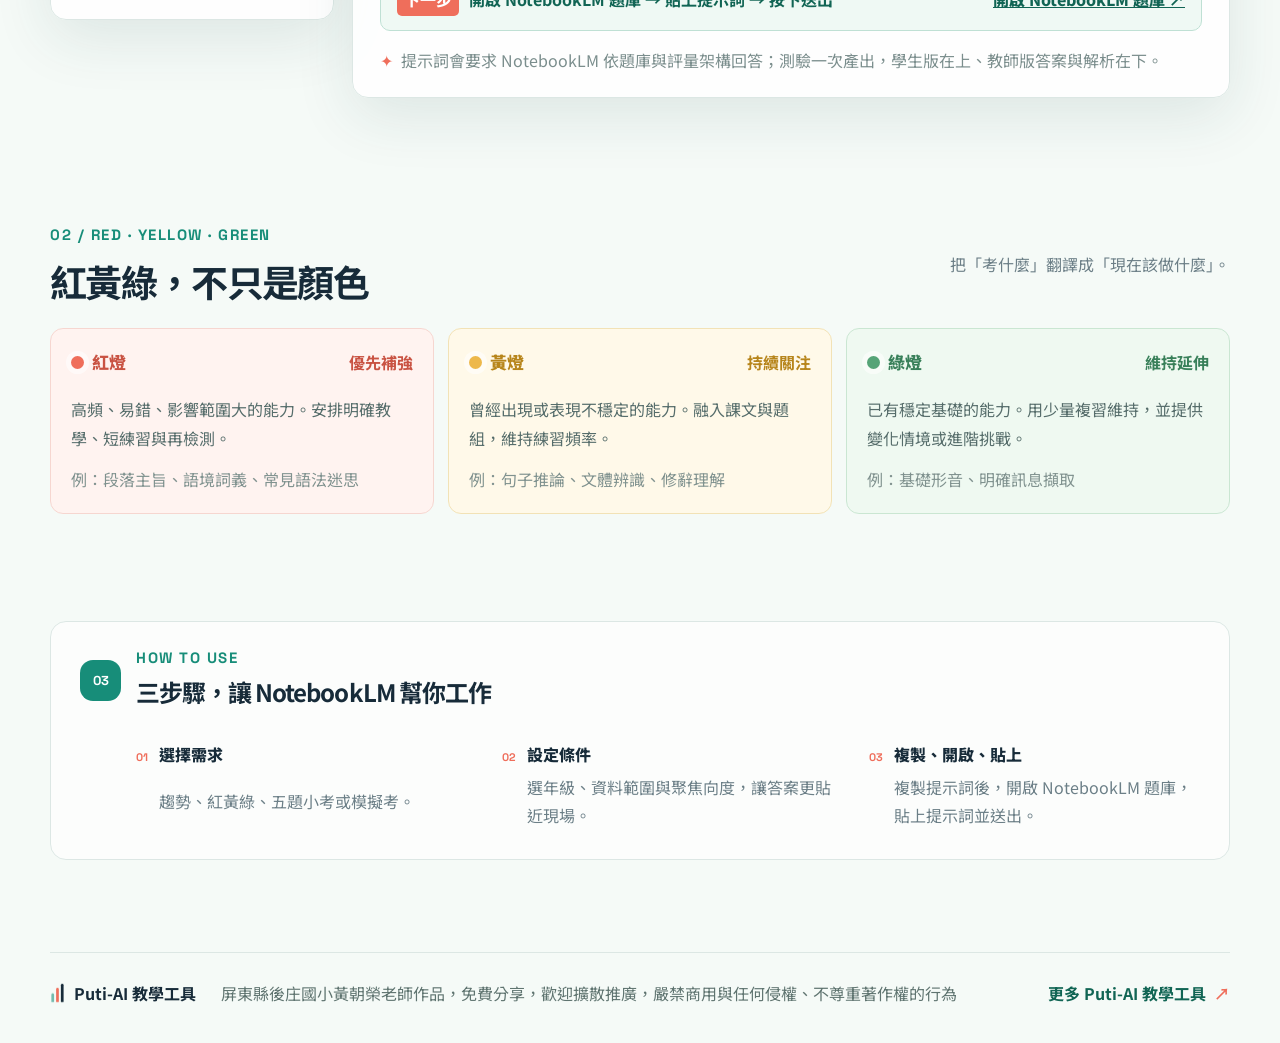
==== commit 5d3019ee: "Bust subject prompt script cache" ====
--- a/CHI/index.html
+++ b/CHI/index.html
@@ -181,7 +181,7 @@
       <a href="https://padlet.com/clongwh/puti_ai_tools" target="_blank" rel="noopener">更多 Puti-AI 教學工具 <span>↗</span></a>
     </footer>
 
-    <script src="app.js?v=20261020-central-2"></script>
+    <script src="app.js?v=20261027-prompt-separation"></script>
   </body>
 </html>
 
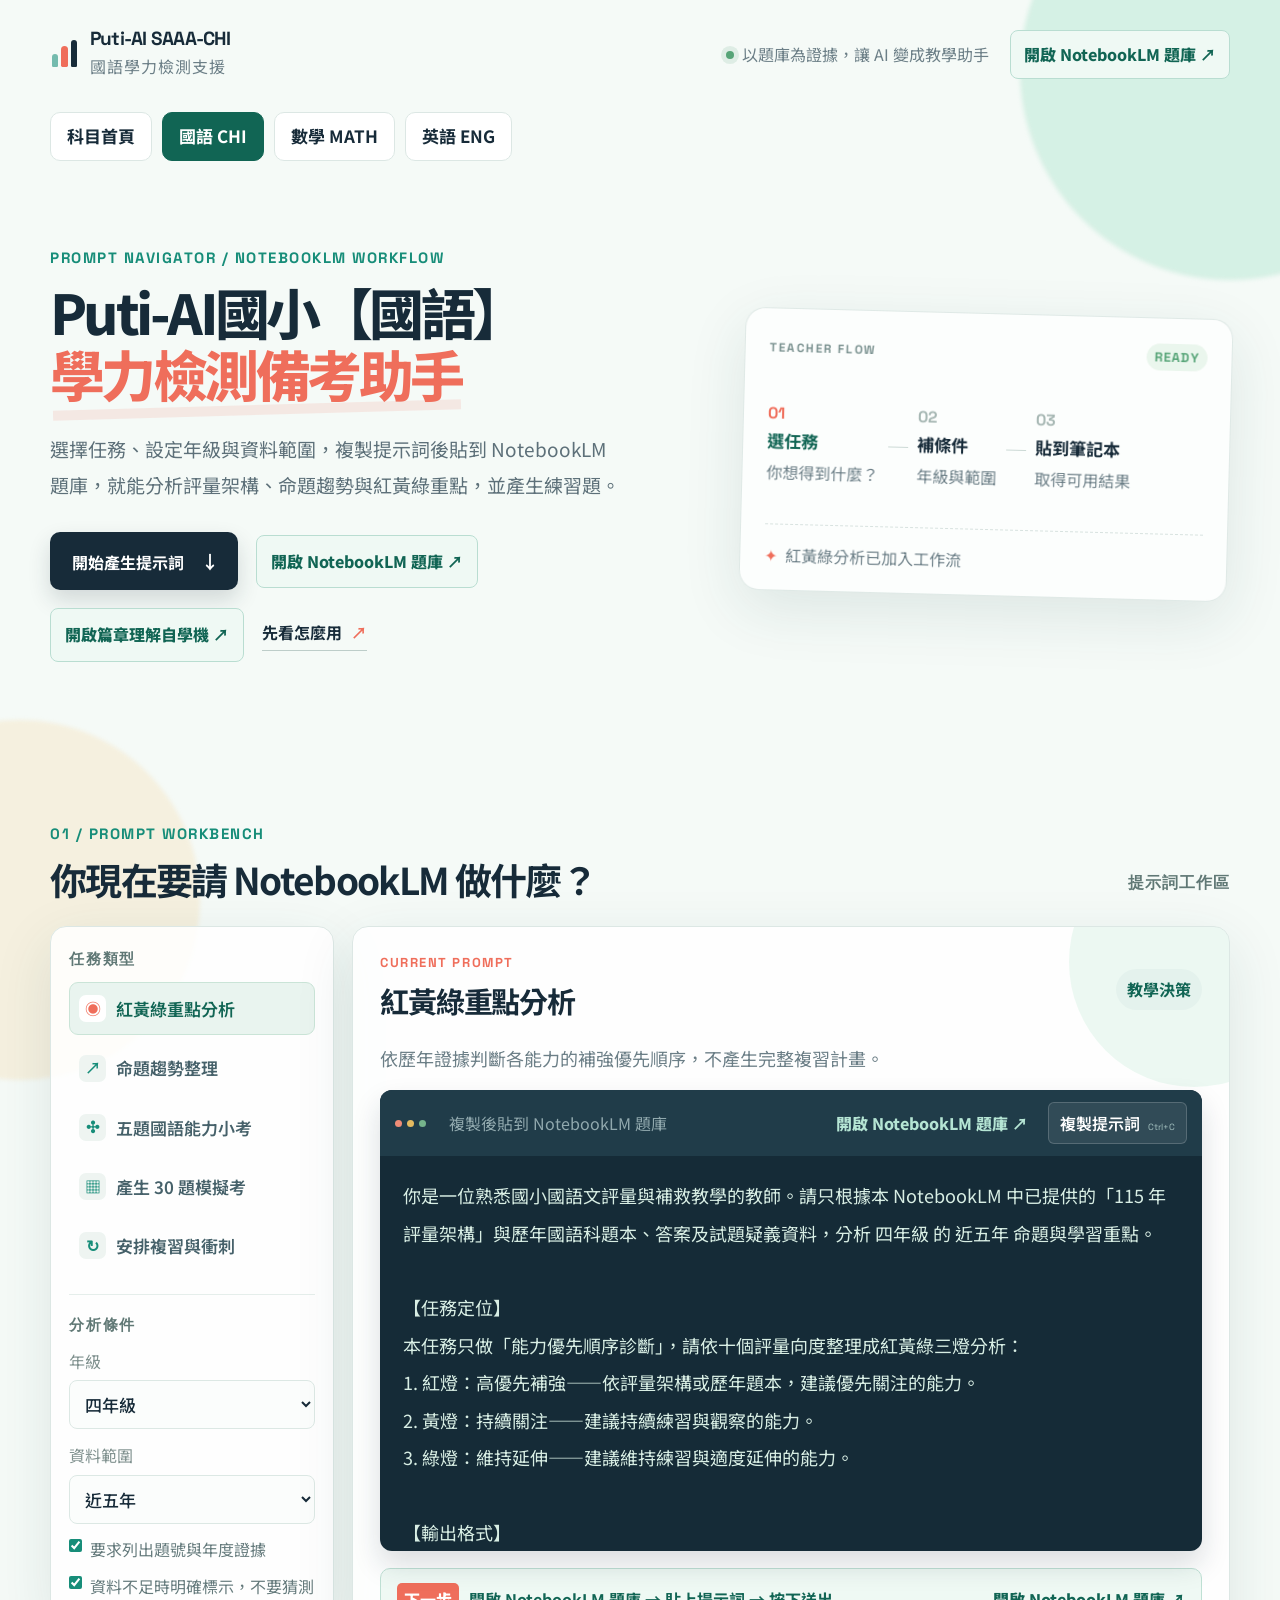
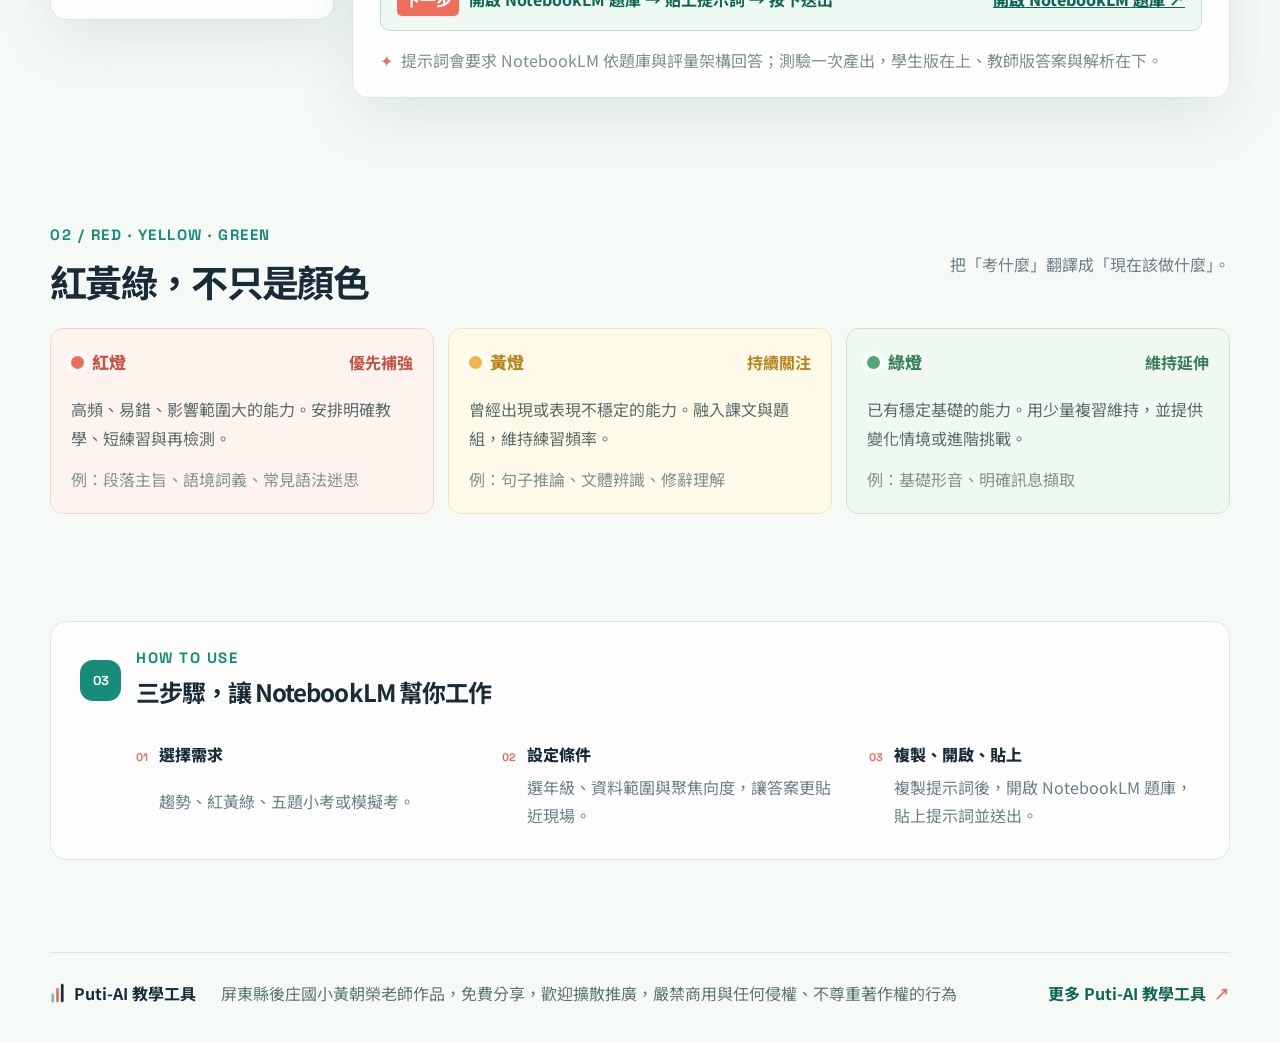
==== commit 4e92cf4c: "Clarify standalone prompts and evidence limits" ====
--- a/CHI/index.html
+++ b/CHI/index.html
@@ -181,7 +181,7 @@
       <a href="https://padlet.com/clongwh/puti_ai_tools" target="_blank" rel="noopener">更多 Puti-AI 教學工具 <span>↗</span></a>
     </footer>
 
-    <script src="app.js?v=20261027-prompt-separation"></script>
+    <script src="app.js?v=20261027-prompt-logic-2"></script>
   </body>
 </html>
 
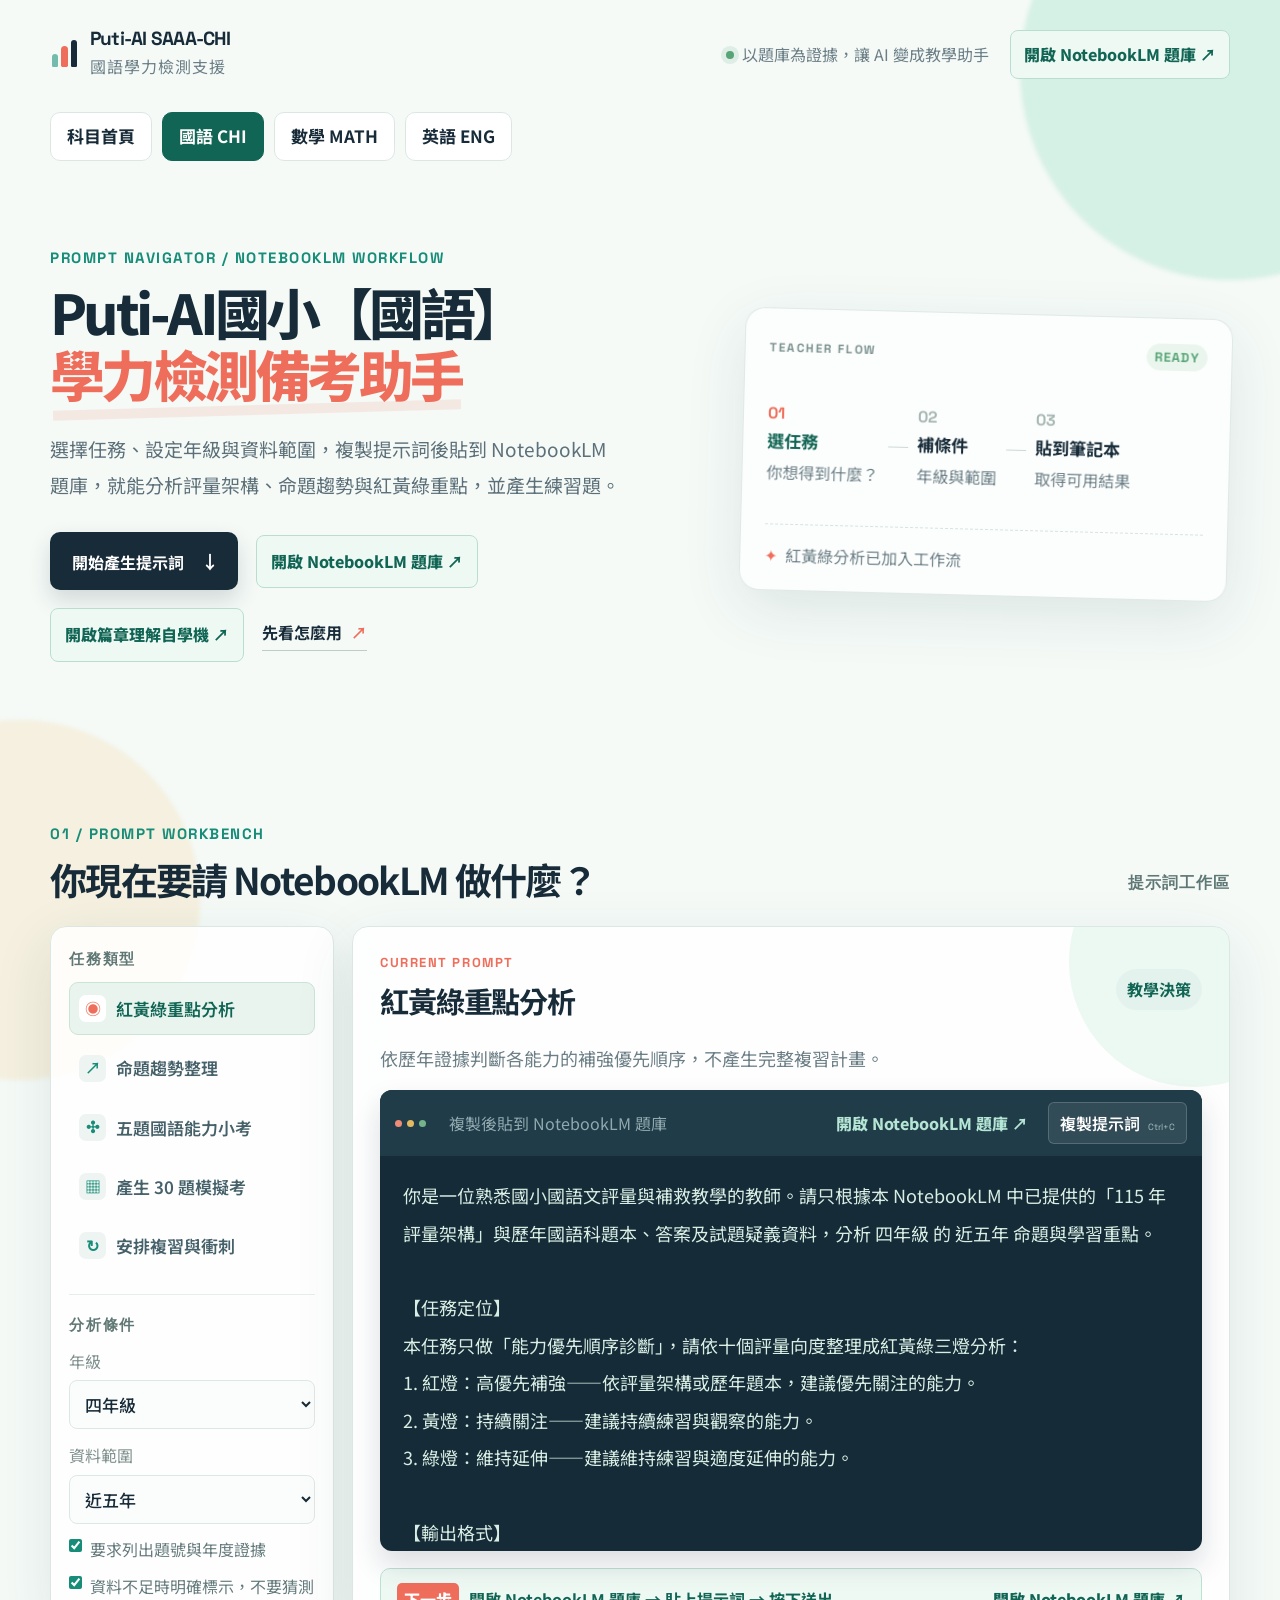
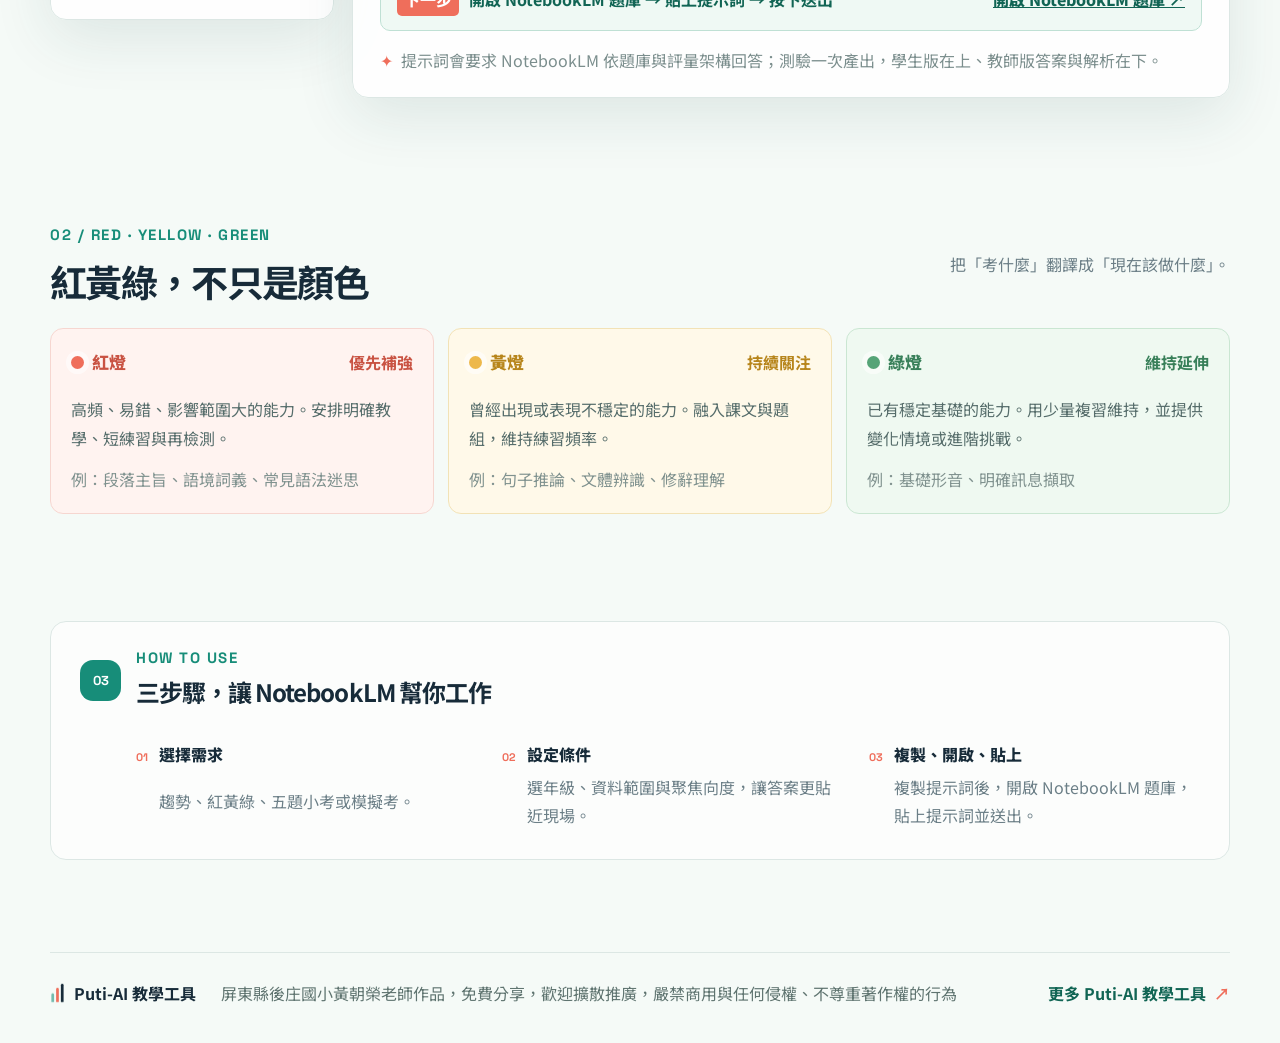
==== commit c31e28d5: "Revise and independently review subject prompts" ====
--- a/CHI/index.html
+++ b/CHI/index.html
@@ -181,7 +181,7 @@
       <a href="https://padlet.com/clongwh/puti_ai_tools" target="_blank" rel="noopener">更多 Puti-AI 教學工具 <span>↗</span></a>
     </footer>
 
-    <script src="app.js?v=20261027-prompt-logic-2"></script>
+    <script src="app.js?v=20261027-independent-review"></script>
   </body>
 </html>
 
